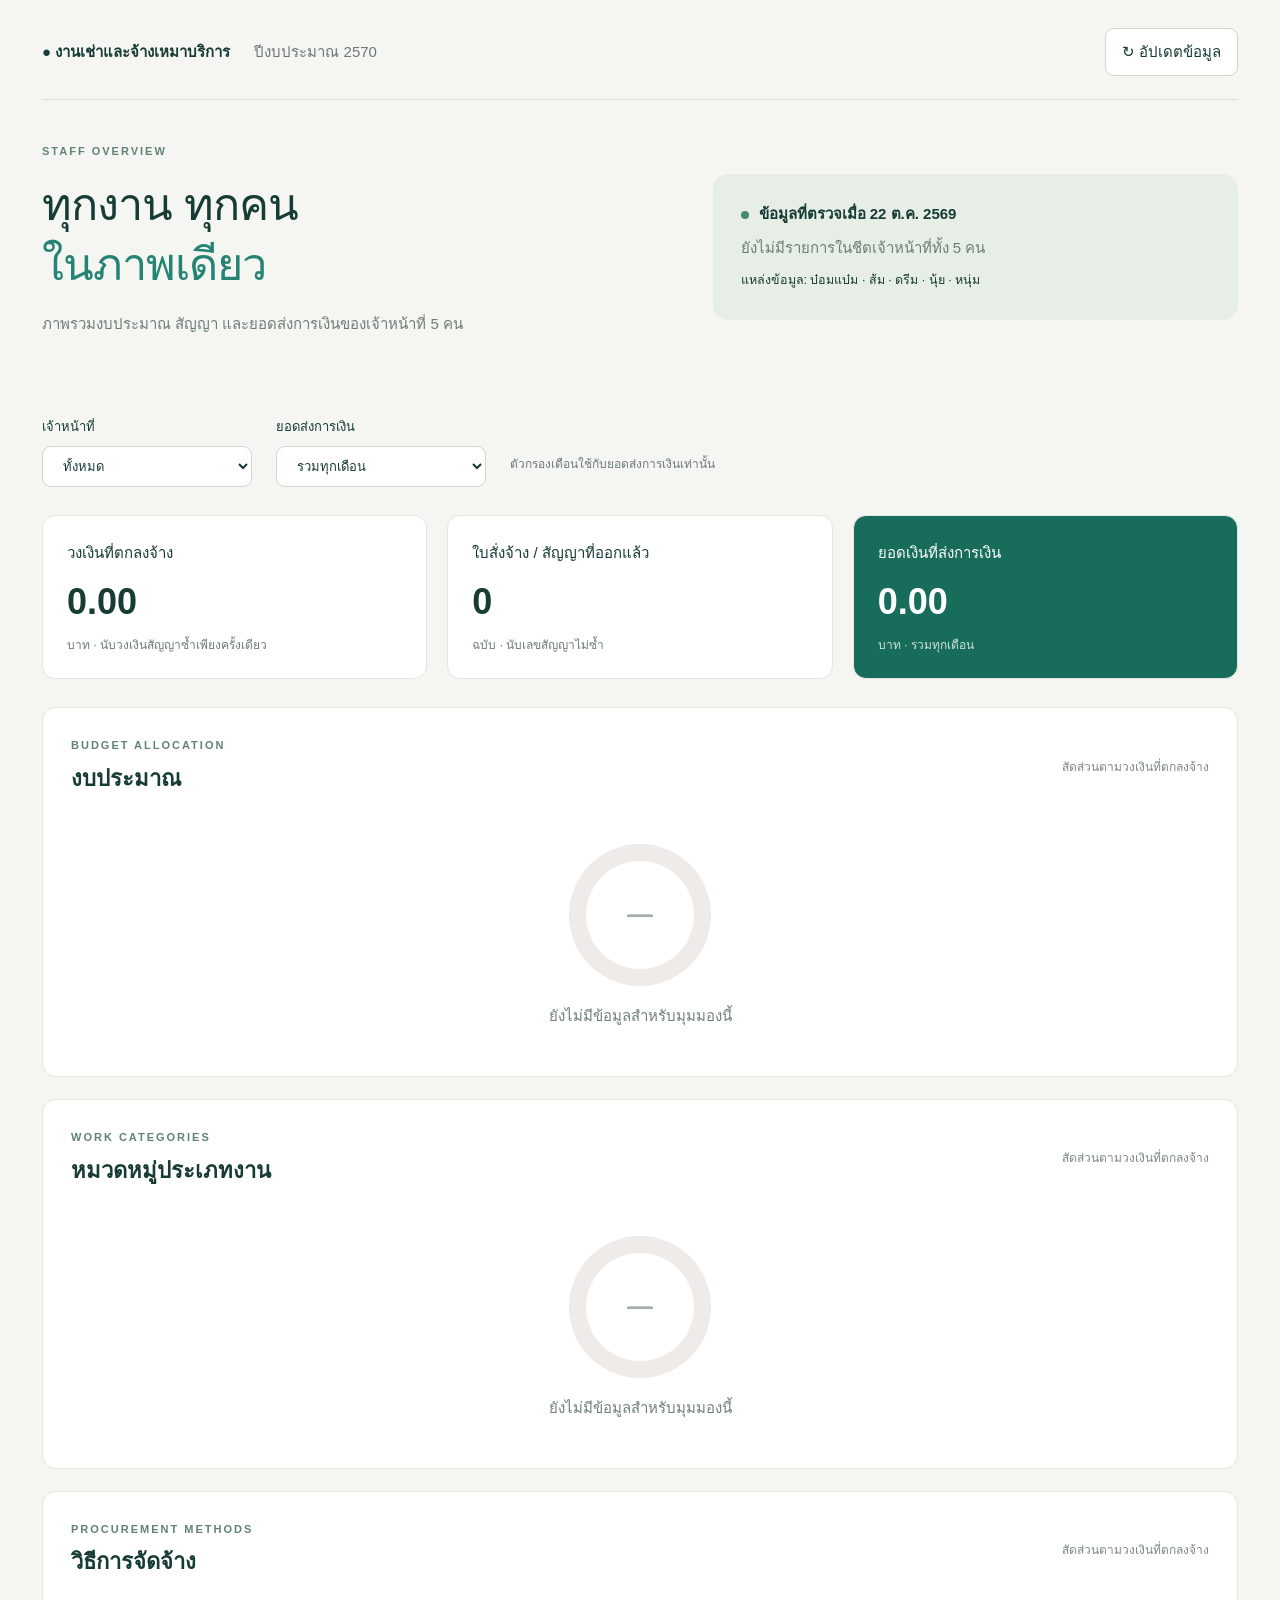
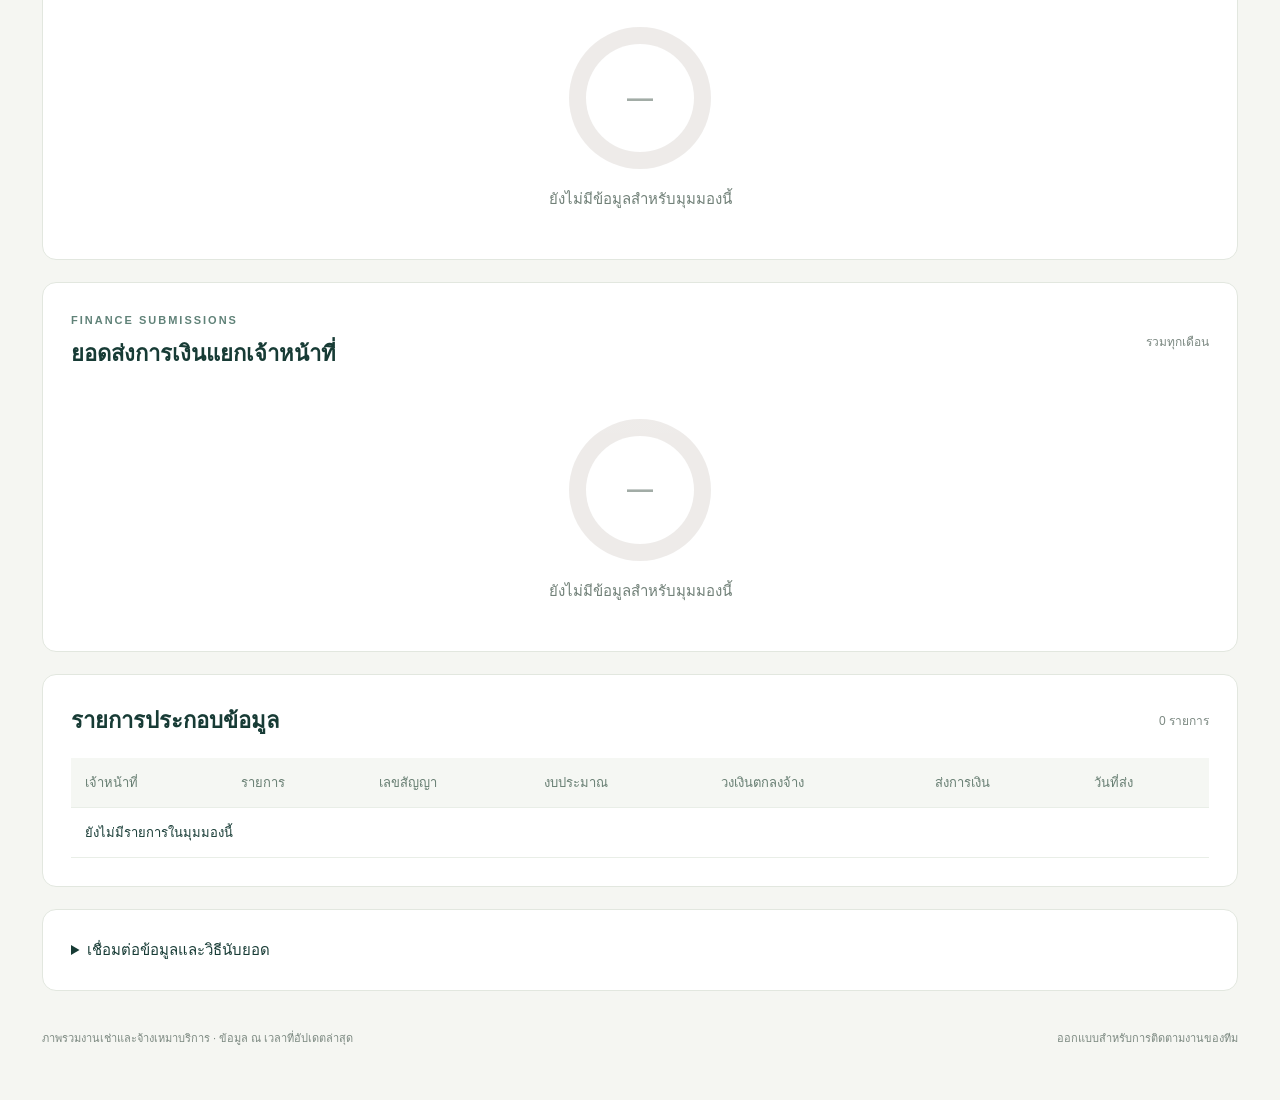
==== Dashboard.html @ 3e7074be "Add Thai staff dashboard with donut charts, staff and monthly filters" ====
<!doctype html><html lang="th"><head><meta charset="utf-8"><meta name="viewport" content="width=device-width,initial-scale=1"><title>ภาพรวมงานเช่าและจ้างเหมาบริการ | ปีงบประมาณ 2570</title><style>*{box-sizing:border-box}body{margin:0;background:#f5f6f2;color:#173b35;font-family:Tahoma,'Segoe UI',sans-serif;font-size:15px}main{max-width:1320px;margin:auto;padding:28px 42px}header{display:flex;justify-content:space-between;align-items:center;border-bottom:1px solid #d9e1da;padding-bottom:23px}.brand{font-weight:bold}.brand span{font-weight:normal;margin-left:20px;color:#6b7973}button,select,input{font:inherit;border:1px solid #cbd8d1;border-radius:9px;padding:11px 16px;background:white;color:#173b35}button{cursor:pointer}button:hover{background:#e9f2ec}button:focus-visible,select:focus-visible,input:focus-visible,summary:focus-visible{outline:3px solid #d39e43;outline-offset:3px}.intro{display:grid;grid-template-columns:1.2fr 1fr;align-items:center;gap:40px;padding:42px 0}.eyebrow{font-size:11px;letter-spacing:2px;font-weight:bold;color:#608278;margin:0 0 14px}h1{font-size:45px;line-height:1.35;margin:0;font-weight:normal;letter-spacing:-1px}h1 em{font-style:normal;color:#258374}p{line-height:1.7}.intro p:not(.eyebrow){color:#6d7e75}.source{background:#e7eee6;border-radius:15px;padding:28px}.source p{margin:9px 0}.dot{display:inline-block;width:8px;height:8px;border-radius:50%;background:#438b72;margin-right:10px}.source small{line-height:1.8}.filters{display:flex;gap:24px;align-items:end;padding:22px 0 28px}.filters label{display:grid;gap:9px;font-size:13px;min-width:210px}.filters p{font-size:12px;color:#6c7a74;margin:0 0 12px}.metrics{display:grid;grid-template-columns:repeat(3,1fr);gap:20px;margin-bottom:28px}.metrics article{background:white;border:1px solid #e2e7df;padding:24px;border-radius:13px}.metrics p{margin:0 0 16px}.metrics h2{font-size:36px;margin:0 0 12px;overflow-wrap:anywhere}.metrics span{font-size:12px;color:#6c7c74}.metrics .accent{background:#176c5c;color:white}.accent span{color:#cee3dc}.panel{background:white;border:1px solid #e2e7df;border-radius:14px;padding:28px;margin-bottom:22px}.sectionhead{display:flex;align-items:center;justify-content:space-between;gap:20px}.sectionhead h2{font-size:22px;margin:0}.sectionhead .eyebrow{margin-bottom:6px}.sectionhead>span{font-size:12px;color:#7b8881}.rings{display:grid;grid-template-columns:repeat(auto-fit,minmax(180px,1fr));gap:26px;padding-top:28px}.ringitem{text-align:center;min-width:0}.ring{height:142px;width:142px;border-radius:50%;display:grid;place-items:center;margin:0 auto 16px;background:conic-gradient(var(--color) var(--angle),#e5e1de 0)}.hole{width:108px;height:108px;border-radius:50%;background:white;display:flex;flex-direction:column;align-items:center;justify-content:center;gap:8px}.hole b{font-size:26px}.hole small{font-size:10px;color:#748079}.ringitem h3{font-size:13px;font-weight:normal;line-height:1.6;margin:0 auto 5px;max-width:260px;overflow-wrap:anywhere}.ringitem p{font-size:12px;color:#6e8075;margin:0}.empty{text-align:center;color:#718078;padding:20px;grid-column:1/-1}.empty .ring{opacity:.65;margin-bottom:18px}.tablewrap{overflow:auto;margin-top:20px}table{border-collapse:collapse;width:100%;font-size:13px;text-align:left}th{font-weight:normal;color:#677e72;background:#f5f7f3;white-space:nowrap}td,th{padding:14px;border-bottom:1px solid #e9eee7}td:nth-child(5),td:nth-child(6){text-align:right;white-space:nowrap}td{max-width:300px;overflow-wrap:anywhere}#warnings:not(:empty){padding:15px 22px;background:#fff4d9;border:1px solid #e2c57c;border-radius:10px;margin-bottom:24px;color:#795516;line-height:1.8}summary{cursor:pointer}details p{font-size:13px;color:#65796e}details input{max-width:100%}footer{font-size:11px;color:#7c8981;padding:16px 0 25px;display:flex;justify-content:space-between;gap:20px}@media(max-width:760px){main{padding:20px}.intro{grid-template-columns:1fr;gap:20px;padding:30px 0}h1{font-size:36px}.metrics{grid-template-columns:1fr}.filters{flex-wrap:wrap;gap:15px}.filters label{flex:1;min-width:140px}.filters p{width:100%}.brand span{display:block;margin:6px 0}.sectionhead{align-items:start;flex-direction:column;gap:10px}.panel{padding:22px 16px}.rings{grid-template-columns:repeat(2,minmax(0,1fr));gap:24px 12px}.ring{width:128px;height:128px}.hole{width:98px;height:98px}footer{display:block}footer span{display:block;margin-top:10px}}
</style></head>
<body><main>
<header><div class="brand">● งานเช่าและจ้างเหมาบริการ <span>ปีงบประมาณ 2570</span></div><button id="refresh">↻ อัปเดตข้อมูล</button></header>
<section class="intro"><div><p class="eyebrow">STAFF OVERVIEW</p><h1>ทุกงาน ทุกคน<br><em>ในภาพเดียว</em></h1><p>ภาพรวมงบประมาณ สัญญา และยอดส่งการเงินของเจ้าหน้าที่ 5 คน</p></div><div class="source"><span class="dot"></span><strong id="sourceLabel">ข้อมูลที่ตรวจเมื่อ 22 ต.ค. 2569</strong><p id="status">ยังไม่มีรายการในชีตเจ้าหน้าที่ทั้ง 5 คน</p><small>แหล่งข้อมูล: บ๋อมแบ๋ม · ส้ม · ดรีม · นุ้ย · หนุ่ม</small></div></section>
<section class="filters"><label>เจ้าหน้าที่<select id="staff"><option>ทั้งหมด</option><option>บ๋อมแบ๋ม</option><option>ส้ม</option><option>ดรีม</option><option>นุ้ย</option><option>หนุ่ม</option></select></label><label>ยอดส่งการเงิน<select id="month"><option value="ทั้งหมด">รวมทุกเดือน</option></select></label><p>ตัวกรองเดือนใช้กับยอดส่งการเงินเท่านั้น</p></section>
<section class="metrics"><article><p>วงเงินที่ตกลงจ้าง</p><h2 id="agreed">0.00</h2><span>บาท · นับวงเงินสัญญาซ้ำเพียงครั้งเดียว</span></article><article><p>ใบสั่งจ้าง / สัญญาที่ออกแล้ว</p><h2 id="count">0</h2><span>ฉบับ · นับเลขสัญญาไม่ซ้ำ</span></article><article class="accent"><p>ยอดเงินที่ส่งการเงิน</p><h2 id="paid">0.00</h2><span id="period">บาท · รวมทุกเดือน</span></article></section>
<div id="warnings" role="status"></div>
<section class="panel"><div class="sectionhead"><div><p class="eyebrow">BUDGET ALLOCATION</p><h2>งบประมาณ</h2></div><span>สัดส่วนตามวงเงินที่ตกลงจ้าง</span></div><div id="budget" class="rings"></div></section>
<section class="panel"><div class="sectionhead"><div><p class="eyebrow">WORK CATEGORIES</p><h2>หมวดหมู่ประเภทงาน</h2></div><span>สัดส่วนตามวงเงินที่ตกลงจ้าง</span></div><div id="category" class="rings"></div></section>
<section class="panel"><div class="sectionhead"><div><p class="eyebrow">PROCUREMENT METHODS</p><h2>วิธีการจัดจ้าง</h2></div><span>สัดส่วนตามวงเงินที่ตกลงจ้าง</span></div><div id="method" class="rings"></div></section>
<section class="panel"><div class="sectionhead"><div><p class="eyebrow">FINANCE SUBMISSIONS</p><h2>ยอดส่งการเงินแยกเจ้าหน้าที่</h2></div><span id="payPeriod">รวมทุกเดือน</span></div><div id="payBy" class="rings"></div></section>
<section class="panel"><div class="sectionhead"><h2>รายการประกอบข้อมูล</h2><span id="rowCount"></span></div><div class="tablewrap"><table><thead><tr><th>เจ้าหน้าที่</th><th>รายการ</th><th>เลขสัญญา</th><th>งบประมาณ</th><th>วงเงินตกลงจ้าง</th><th>ส่งการเงิน</th><th>วันที่ส่ง</th></tr></thead><tbody id="rows"></tbody></table></div></section>
<details class="panel"><summary>เชื่อมต่อข้อมูลและวิธีนับยอด</summary><p>ข้อมูลจาก 5 ชีตเจ้าหน้าที่เท่านั้น ไม่อ่านชีตทะเบียนรับงาน เลขสัญญาที่ซ้ำกันจะนับเป็นฉบับเดียวและใช้วงเงินจากแถวแรก หากวงเงินต่างกันจะแจ้งให้ตรวจสอบ ยอดส่งการเงินรวมทุกรายการ/งวดที่บันทึกในคอลัมน์ P</p><p>ยอดที่ไม่มีวันที่ส่งการเงินที่ถูกต้องจะรวมในยอดทั้งหมด และแสดงแยกใน “ไม่ระบุเดือน” ไม่เดาเดือนจากวันที่สัญญา</p><p>สำหรับหน้าเว็บ GitHub: กรอก Google OAuth Client ID ที่ตั้งค่าสำหรับโดเมนนี้ แล้วเข้าสู่ระบบด้วยบัญชีที่มีสิทธิ์อ่านไฟล์ต้นฉบับ หรือเปิด Dashboard ผ่าน Google Apps Script ตามคู่มือ</p><label>Google OAuth Client ID <input id="clientId" placeholder="…apps.googleusercontent.com" autocomplete="off"></label><button id="connect">เข้าสู่ระบบ Google เพื่ออ่านข้อมูล</button><p><label class="file">นำเข้าข้อมูล JSON <input type="file" id="import" accept="application/json,.json"></label><button id="export">บันทึกข้อมูล JSON</button></p><p>หน้าเว็บไม่เก็บรหัสผ่านหรือ access token ถาวร ข้อมูลที่นำเข้าประมวลผลในเบราว์เซอร์</p></details>
<footer>ภาพรวมงานเช่าและจ้างเหมาบริการ · ข้อมูล ณ เวลาที่อัปเดตล่าสุด <span>ออกแบบสำหรับการติดตามงานของทีม</span></footer>
</main><script>const STAFF = ['บ๋อมแบ๋ม','ส้ม','ดรีม','นุ้ย','หนุ่ม'];
function dateKey(value) {
  if (typeof value === 'number') {
    if (value < 36526 || value > 73415) return null;
    return new Date(Date.UTC(1899,11,30)+Math.floor(value)*86400000).toISOString().slice(0,10);
  }
  if (typeof value !== 'string' || !value.trim()) return null;
  let y,m,d,match=value.match(/^(\d{4})-(\d{2})-(\d{2})$/);
  if(match) [,y,m,d]=match.map(Number);
  else {match=value.match(/^(\d{1,2})\/(\d{1,2})\/(\d{4})$/);if(!match)return null;[,d,m,y]=match.map(Number);if(y>2400)y-=543;}
  const dt=new Date(Date.UTC(y,m-1,d));
  return y>=2000&&y<=2100&&dt.getUTCMonth()===m-1&&dt.getUTCDate()===d?dt.toISOString().slice(0,10):null;
}
function normalize(sheets) {
  const records=[];const warnings=[];
  for(const name of STAFF){
    if(!Array.isArray(sheets[name]))throw Error('ไม่พบข้อมูลชีต '+name);
    sheets[name].forEach((r,i)=>{
      if(!Array.isArray(r))throw Error('ข้อมูลแถวไม่ถูกต้อง');
      const str=j=>String(r[j]??'').trim();
      if(![1,2,3,4,5,6,7,8,9,13,14,15].some(j=>str(j)))return;
      const amount=j=>{if(!str(j))return 0;const n=typeof r[j]==='number'?r[j]:Number(str(j).replace(/,/g,''));if(!Number.isFinite(n)||n<0){warnings.push(`${name} แถว ${i+5}: จำนวนเงินไม่ถูกต้อง`);return 0;}return n;};
      const paid=amount(15),date=dateKey(r[16]);
      if(paid&&!date)warnings.push(`${name} แถว ${i+5}: มียอดส่งการเงิน แต่ไม่มีวันที่ที่ใช้แยกเดือนได้`);
      records.push({staff:name,row:i+5,project:str(1),title:str(3),budget:str(4)||'ไม่ระบุ',category:str(5)||'ไม่ระบุ',method:str(6)||'ไม่ระบุ',agreed:amount(7),contract:str(9),paid,date});
    });
  }
  return {records,warnings};
}
function summarize(records,staff='ทั้งหมด',month='ทั้งหมด') {
  const rows=records.filter(r=>staff==='ทั้งหมด'||r.staff===staff);
  const unique=new Map(),conflicts=[];
  for(const r of rows){const k=r.contract?r.contract.replace(/\s+/g,'').toLowerCase():`${r.staff}:${r.row}`;if(!unique.has(k))unique.set(k,r);else if(unique.get(k).agreed!==r.agreed)conflicts.push(r.contract);}
  const contracts=[...unique.values()];
  const paymentRows=rows.filter(r=>month==='ทั้งหมด'||(month==='ไม่ระบุเดือน'?!r.date:r.date?.slice(0,7)===month));
  const group=(key)=>Object.entries(contracts.reduce((a,r)=>(a[r[key]]=(a[r[key]]||0)+r.agreed,a),{})).sort((a,b)=>b[1]-a[1]);
  const payBy=STAFF.map(s=>[s,paymentRows.filter(r=>r.staff===s).reduce((a,r)=>a+r.paid,0)]);
  return {rows,contracts,conflicts,agreed:contracts.reduce((a,r)=>a+r.agreed,0),count:contracts.filter(r=>r.contract).length,paid:paymentRows.reduce((a,r)=>a+r.paid,0),unknown:rows.filter(r=>!r.date).reduce((a,r)=>a+r.paid,0),budget:group('budget'),category:group('category'),method:group('method'),payBy};
}
if(typeof module!=='undefined')module.exports={STAFF,dateKey,normalize,summarize};
</script><script>const ID='1_mZfQJLd0nvw9twm3vDVl954JvdMwBXyULrqGypUbok';
const $=id=>document.getElementById(id),fmt=n=>n.toLocaleString('th-TH',{minimumFractionDigits:2,maximumFractionDigits:2});
const colors=['#197c69','#45c6a5','#034d60','#90c94b','#d4a557','#8b9a8f'];
let source={updatedAt:'2026-10-22T00:00:00+07:00',sheets:Object.fromEntries(STAFF.map(s=>[s,[]]))},data=normalize(source.sheets),token=null;
function monthLabel(m){return m==='ทั้งหมด'?'รวมทุกเดือน':m==='ไม่ระบุเดือน'?m:new Date(m+'-01T00:00:00Z').toLocaleDateString('th-TH',{month:'long',year:'numeric',timeZone:'UTC'});}
function element(tag,text,cls){const el=document.createElement(tag);if(text!==undefined)el.textContent=text;if(cls)el.className=cls;return el;}
function rings(id,groups,total){const root=$(id);root.replaceChildren();const active=groups.filter(x=>x[1]>0);if(!active.length){const empty=element('div',undefined,'empty'),circle=element('div',undefined,'ring');circle.style.setProperty('--angle','0deg');circle.style.setProperty('--color','#197c69');const hole=element('div',undefined,'hole');hole.append(element('b','—'));circle.append(hole);empty.append(circle,element('span','ยังไม่มีข้อมูลสำหรับมุมมองนี้'));root.append(empty);return;}
 active.forEach(([name,value],i)=>{const p=total?value/total*100:0,item=element('article',undefined,'ringitem'),ring=element('div',undefined,'ring');ring.style.setProperty('--color',colors[i%colors.length]);ring.style.setProperty('--angle',p*3.6+'deg');ring.setAttribute('role','img');ring.setAttribute('aria-label',`${name} ${p.toFixed(1)}% ${fmt(value)} บาท`);const hole=element('div',undefined,'hole');hole.append(element('small','สัดส่วนวงเงิน'),element('b',p.toFixed(1)+'%'));ring.append(hole);item.append(ring,element('h3',name),element('p',fmt(value)+' บาท'));root.append(item);});}
function render(){const s=summarize(data.records,$('staff').value,$('month').value);$('agreed').textContent=fmt(s.agreed);$('count').textContent=s.count.toLocaleString('th-TH');$('paid').textContent=fmt(s.paid);$('period').textContent='บาท · '+monthLabel($('month').value);$('payPeriod').textContent=monthLabel($('month').value);for(const k of ['budget','category','method'])rings(k,s[k],s.agreed);rings('payBy',s.payBy,s.paid);
 const warnings=[...data.warnings];if(s.conflicts.length)warnings.push('เลขสัญญาซ้ำแต่ยอดต่างกัน โปรดตรวจสอบ: '+[...new Set(s.conflicts)].join(', '));if(s.unknown)warnings.push('ยอดที่ยังแยกเดือนไม่ได้ '+fmt(s.unknown)+' บาท');$('warnings').textContent=warnings.join(' • ');
 const visible=s.rows.filter(r=>$('month').value==='ทั้งหมด'||($('month').value==='ไม่ระบุเดือน'?!r.date:r.date?.slice(0,7)===$('month').value));$('rowCount').textContent=visible.length+' รายการ';$('rows').replaceChildren();for(const r of visible){const tr=element('tr');for(const v of [r.staff,r.title||'—',r.contract||'ยังไม่ออก',r.budget,fmt(r.agreed),fmt(r.paid),r.date?new Date(r.date+'T00:00:00Z').toLocaleDateString('th-TH',{timeZone:'UTC'}):'—'])tr.append(element('td',v));$('rows').append(tr);}if(!visible.length){const td=element('td','ยังไม่มีรายการในมุมมองนี้');td.colSpan=7;const tr=element('tr');tr.append(td);$('rows').append(tr);}}
function accept(next,label){const parsed=normalize(next.sheets);source=next;data=parsed;const old=$('month').value;const months=[...new Set(data.records.filter(r=>r.date).map(r=>r.date.slice(0,7)))].sort().reverse();$('month').replaceChildren(...['ทั้งหมด',...months,'ไม่ระบุเดือน'].map(m=>{const o=element('option',monthLabel(m));o.value=m;return o;}));if([...$('month').options].some(o=>o.value===old))$('month').value=old;$('sourceLabel').textContent=label;$('status').textContent='อัปเดต '+new Date(next.updatedAt).toLocaleString('th-TH')+' · '+data.records.length+' รายการ';render();}
async function readGoogle(){if(!token)throw Error('กรุณาเชื่อมต่อ Google ในส่วนเชื่อมต่อข้อมูลก่อน');const ranges=STAFF.map(s=>`'${s}'!A5:Q`);const fields='sheets(properties(title),data(startRow,rowData(values(userEnteredValue,effectiveValue))))';const url='https://sheets.googleapis.com/v4/spreadsheets/'+ID+'?includeGridData=true&fields='+encodeURIComponent(fields)+'&'+ranges.map(r=>'ranges='+encodeURIComponent(r)).join('&');const res=await fetch(url,{headers:{Authorization:'Bearer '+token}});if(!res.ok)throw Error(res.status===401?'การเข้าสู่ระบบหมดอายุ กรุณาเชื่อมต่อใหม่':'อ่านข้อมูลไม่ได้ ตรวจสิทธิ์เข้าถึงไฟล์และการเปิด Google Sheets API');const json=await res.json();const sheets={};for(const s of json.sheets||[])sheets[s.properties.title]=(s.data?.[0]?.rowData||[]).map(r=>(r.values||[]).map((c,j)=>{if(j===16&&c.userEnteredValue?.formulaValue?.includes('TODAY()'))return '';const v=c.effectiveValue||{};if(v.errorValue)return '#ERROR';return v.numberValue??v.stringValue??'';}));accept({updatedAt:new Date().toISOString(),sheets},'ข้อมูลสดจาก Google Sheets');}
async function refresh(){const b=$('refresh');b.disabled=true;try{if(window.google?.script?.run){await new Promise((resolve,reject)=>google.script.run.withSuccessHandler(v=>{accept(v,'ข้อมูลสดจาก Google Sheets');resolve();}).withFailureHandler(reject).getDashboardData());}else await readGoogle();}catch(e){$('status').textContent=e.message||String(e);}finally{b.disabled=false;}}
$('staff').onchange=render;$('month').onchange=render;$('refresh').onclick=refresh;
$('connect').onclick=async()=>{try{const client_id=$('clientId').value.trim();if(!client_id.endsWith('.apps.googleusercontent.com'))throw Error('กรุณากรอก OAuth Client ID ของเว็บนี้');if(!window.google?.accounts?.oauth2){await new Promise((resolve,reject)=>{const s=document.createElement('script');s.src='https://accounts.google.com/gsi/client';s.onload=resolve;s.onerror=()=>reject(Error('โหลดบริการเข้าสู่ระบบไม่ได้'));document.head.append(s);});}google.accounts.oauth2.initTokenClient({client_id,scope:'https://www.googleapis.com/auth/spreadsheets.readonly',callback:async r=>{if(r.error){$('status').textContent='เข้าสู่ระบบไม่สำเร็จ';return;}token=r.access_token;await refresh();}}).requestAccessToken();}catch(e){$('status').textContent=e.message;}};
$('import').onchange=async e=>{try{const file=e.target.files[0];if(!file)return;if(file.size>10*1024*1024)throw Error('ไฟล์ใหญ่เกิน 10 MB');const next=JSON.parse(await file.text());if(!next.updatedAt||Number.isNaN(Date.parse(next.updatedAt)))throw Error('ไม่มีวันที่อัปเดตที่ถูกต้อง');accept(next,'ข้อมูลจากไฟล์ที่นำเข้า');}catch(e){$('status').textContent='นำเข้าไม่สำเร็จ: '+e.message;}};
$('export').onclick=()=>{const u=URL.createObjectURL(new Blob([JSON.stringify(source,null,2)],{type:'application/json'}));const a=element('a');a.href=u;a.download='staff-dashboard-data.json';a.click();setTimeout(()=>URL.revokeObjectURL(u),1000);};
render();if(window.google?.script?.run)refresh();
</script></body></html>
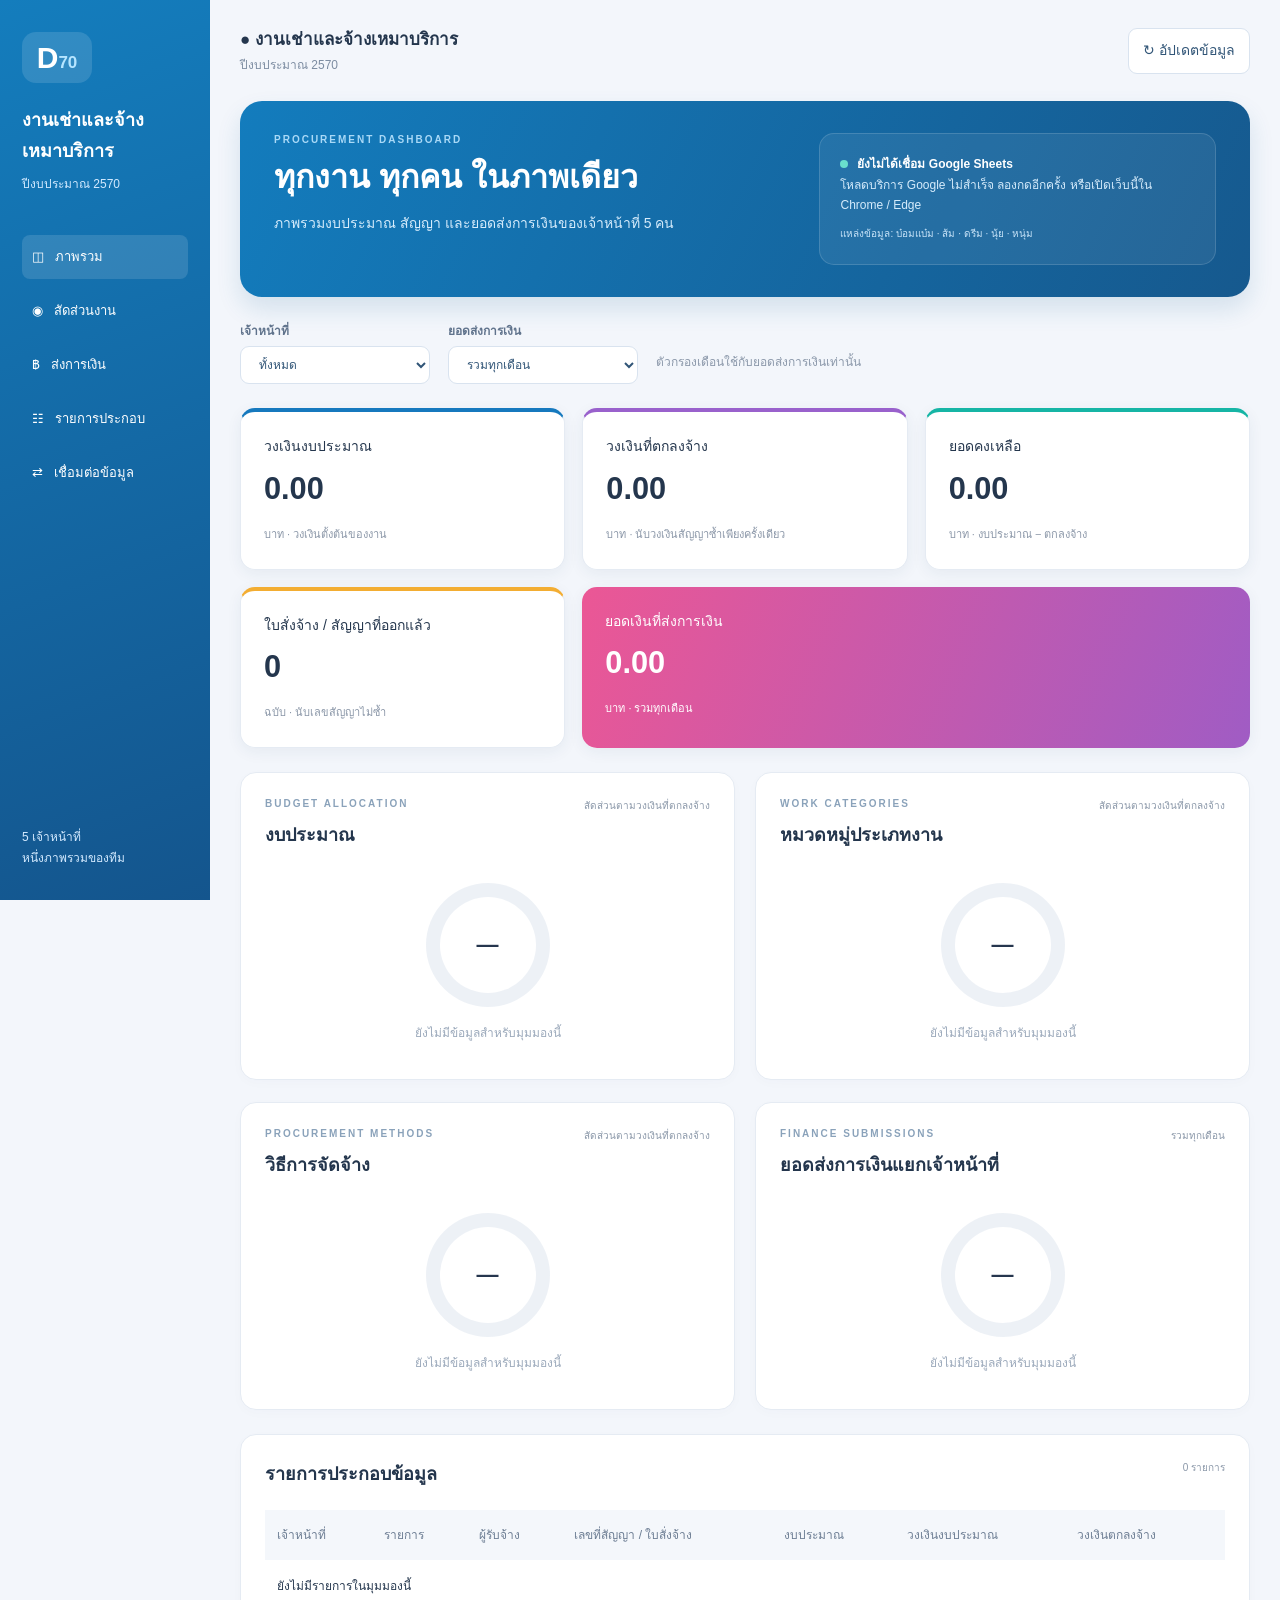
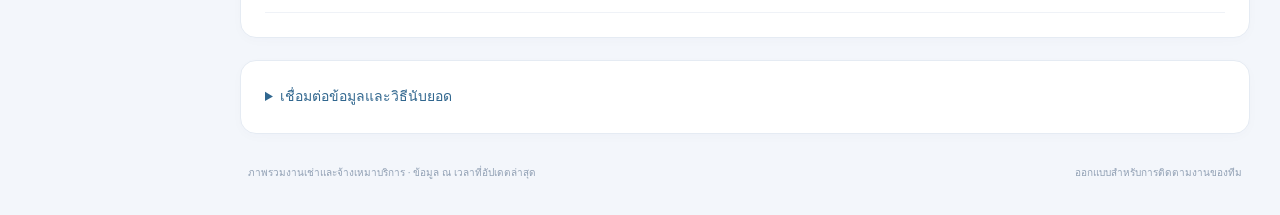
==== commit fc3d814a: "Redesign staff dashboard with blue layout and header-based budget, vendor and contract mapping" ====
--- a/Dashboard.html
+++ b/Dashboard.html
@@ -1,17 +1,17 @@
-<!doctype html><html lang="th"><head><meta charset="utf-8"><meta name="viewport" content="width=device-width,initial-scale=1"><title>ภาพรวมงานเช่าและจ้างเหมาบริการ | ปีงบประมาณ 2570</title><style>*{box-sizing:border-box}body{margin:0;background:#f5f6f2;color:#173b35;font-family:Tahoma,'Segoe UI',sans-serif;font-size:15px}main{max-width:1320px;margin:auto;padding:28px 42px}header{display:flex;justify-content:space-between;align-items:center;border-bottom:1px solid #d9e1da;padding-bottom:23px}.brand{font-weight:bold}.brand span{font-weight:normal;margin-left:20px;color:#6b7973}button,select,input{font:inherit;border:1px solid #cbd8d1;border-radius:9px;padding:11px 16px;background:white;color:#173b35}button{cursor:pointer}button:hover{background:#e9f2ec}button:focus-visible,select:focus-visible,input:focus-visible,summary:focus-visible{outline:3px solid #d39e43;outline-offset:3px}.intro{display:grid;grid-template-columns:1.2fr 1fr;align-items:center;gap:40px;padding:42px 0}.eyebrow{font-size:11px;letter-spacing:2px;font-weight:bold;color:#608278;margin:0 0 14px}h1{font-size:45px;line-height:1.35;margin:0;font-weight:normal;letter-spacing:-1px}h1 em{font-style:normal;color:#258374}p{line-height:1.7}.intro p:not(.eyebrow){color:#6d7e75}.source{background:#e7eee6;border-radius:15px;padding:28px}.source p{margin:9px 0}.dot{display:inline-block;width:8px;height:8px;border-radius:50%;background:#438b72;margin-right:10px}.source small{line-height:1.8}.filters{display:flex;gap:24px;align-items:end;padding:22px 0 28px}.filters label{display:grid;gap:9px;font-size:13px;min-width:210px}.filters p{font-size:12px;color:#6c7a74;margin:0 0 12px}.metrics{display:grid;grid-template-columns:repeat(3,1fr);gap:20px;margin-bottom:28px}.metrics article{background:white;border:1px solid #e2e7df;padding:24px;border-radius:13px}.metrics p{margin:0 0 16px}.metrics h2{font-size:36px;margin:0 0 12px;overflow-wrap:anywhere}.metrics span{font-size:12px;color:#6c7c74}.metrics .accent{background:#176c5c;color:white}.accent span{color:#cee3dc}.panel{background:white;border:1px solid #e2e7df;border-radius:14px;padding:28px;margin-bottom:22px}.sectionhead{display:flex;align-items:center;justify-content:space-between;gap:20px}.sectionhead h2{font-size:22px;margin:0}.sectionhead .eyebrow{margin-bottom:6px}.sectionhead>span{font-size:12px;color:#7b8881}.rings{display:grid;grid-template-columns:repeat(auto-fit,minmax(180px,1fr));gap:26px;padding-top:28px}.ringitem{text-align:center;min-width:0}.ring{height:142px;width:142px;border-radius:50%;display:grid;place-items:center;margin:0 auto 16px;background:conic-gradient(var(--color) var(--angle),#e5e1de 0)}.hole{width:108px;height:108px;border-radius:50%;background:white;display:flex;flex-direction:column;align-items:center;justify-content:center;gap:8px}.hole b{font-size:26px}.hole small{font-size:10px;color:#748079}.ringitem h3{font-size:13px;font-weight:normal;line-height:1.6;margin:0 auto 5px;max-width:260px;overflow-wrap:anywhere}.ringitem p{font-size:12px;color:#6e8075;margin:0}.empty{text-align:center;color:#718078;padding:20px;grid-column:1/-1}.empty .ring{opacity:.65;margin-bottom:18px}.tablewrap{overflow:auto;margin-top:20px}table{border-collapse:collapse;width:100%;font-size:13px;text-align:left}th{font-weight:normal;color:#677e72;background:#f5f7f3;white-space:nowrap}td,th{padding:14px;border-bottom:1px solid #e9eee7}td:nth-child(5),td:nth-child(6){text-align:right;white-space:nowrap}td{max-width:300px;overflow-wrap:anywhere}#warnings:not(:empty){padding:15px 22px;background:#fff4d9;border:1px solid #e2c57c;border-radius:10px;margin-bottom:24px;color:#795516;line-height:1.8}summary{cursor:pointer}details p{font-size:13px;color:#65796e}details input{max-width:100%}footer{font-size:11px;color:#7c8981;padding:16px 0 25px;display:flex;justify-content:space-between;gap:20px}@media(max-width:760px){main{padding:20px}.intro{grid-template-columns:1fr;gap:20px;padding:30px 0}h1{font-size:36px}.metrics{grid-template-columns:1fr}.filters{flex-wrap:wrap;gap:15px}.filters label{flex:1;min-width:140px}.filters p{width:100%}.brand span{display:block;margin:6px 0}.sectionhead{align-items:start;flex-direction:column;gap:10px}.panel{padding:22px 16px}.rings{grid-template-columns:repeat(2,minmax(0,1fr));gap:24px 12px}.ring{width:128px;height:128px}.hole{width:98px;height:98px}footer{display:block}footer span{display:block;margin-top:10px}}
+<!doctype html><html lang="th"><head><meta charset="utf-8"><meta name="viewport" content="width=device-width,initial-scale=1"><title>ภาพรวมงานเช่าและจ้างเหมาบริการ | ปีงบประมาณ 2570</title><style>*{box-sizing:border-box}html{scroll-behavior:smooth}body{margin:0;background:#f3f6fb;color:#24364d;font:14px/1.7 Tahoma,Arial,sans-serif}button,input,select{font:inherit;border:1px solid #d9e3ef;border-radius:9px;padding:10px 14px;background:white;color:#315577}button{cursor:pointer}button:hover{background:#e9f4ff}button:disabled{opacity:.5}a{color:inherit}h1,h2,h3,p{margin-top:0}.sidebar{position:fixed;inset:0 auto 0 0;width:210px;padding:32px 22px;background:linear-gradient(160deg,#147dbd,#14558d);color:white;display:flex;flex-direction:column}.logo{font-size:30px;font-weight:bold;background:#ffffff20;border-radius:14px;width:70px;text-align:center;margin-bottom:22px}.logo span{font-size:17px;color:#b6e5ff}.sidebar h2{font-size:18px;margin-bottom:8px}.sidebar p,.sidebar small{color:#d3eaff;font-size:12px}.sidebar nav{display:grid;gap:10px;margin-top:28px}.sidebar a{text-decoration:none;padding:11px 10px;border-radius:8px;font-size:13px}.sidebar a:hover,.sidebar a:first-child{background:#ffffff20}.sidebar small{margin-top:auto}main{margin-left:210px;padding:26px 30px;max-width:1840px}header{display:flex;justify-content:space-between;align-items:center;margin-bottom:26px;gap:16px}.brand{font-size:17px;font-weight:bold}.brand span{display:block;font-size:12px;font-weight:normal;color:#7c8ca1}.intro{display:grid;grid-template-columns:1.3fr 1fr;gap:30px;padding:32px 34px;border-radius:22px;background:linear-gradient(115deg,#137cbd,#16598e);color:white;box-shadow:0 12px 24px #17639724;margin-bottom:23px}.intro h1{font-size:clamp(25px,2.5vw,39px);line-height:1.4;margin-bottom:12px}.intro p{color:#d6ecfc;margin-bottom:8px}.eyebrow{font:10px/1.4 Arial,sans-serif;letter-spacing:2px;font-weight:bold;color:#8aa2ba;margin-bottom:9px}.intro .eyebrow{color:#a9d9f7}.source{background:#ffffff12;border:1px solid #ffffff25;border-radius:15px;padding:20px;align-self:center;font-size:12px}.source small{color:#c7e3f8}.dot{display:inline-block;width:8px;height:8px;border-radius:50%;background:#69dfcd;margin-right:9px}.filters{display:flex;align-items:end;gap:18px;margin:24px 0}.filters label{display:grid;gap:5px;font-size:12px;font-weight:bold;color:#60738c}.filters select{min-width:190px;font-weight:normal}.filters p{margin:0 0 12px;color:#8a97a9;font-size:12px}.metrics{display:grid;grid-template-columns:repeat(3,1fr);gap:17px;margin-bottom:24px}.metrics article{background:white;padding:23px;border-radius:15px;box-shadow:0 4px 15px #193c6610;border:1px solid #e5ebf3;border-top:4px solid #1679be;min-width:0}.metrics article:nth-child(2){border-top-color:#9961cc}.metrics article:nth-child(3){border-top-color:#16b5a5}.metrics article:nth-child(4){border-top-color:#f3ad32}.metrics article:last-child{background:linear-gradient(110deg,#eb5795,#a05cc4);border:0;color:white;grid-column:span 2}.metrics p{font-size:14px;margin-bottom:12px}.metrics h2{font:600 clamp(24px,2.4vw,37px)/1.2 Arial,sans-serif;margin:0 0 14px;font-variant-numeric:tabular-nums}.metrics span{font-size:11px;color:#8b97a8}.metrics article:last-child span{color:#fff}.chartgrid{display:grid;grid-template-columns:repeat(2,minmax(0,1fr));gap:20px}.panel{background:white;border:1px solid #e5ebf3;border-radius:16px;padding:24px;margin-bottom:22px;box-shadow:0 3px 12px #18365a05}.chartgrid .panel{margin:0 0 2px}.sectionhead{display:flex;justify-content:space-between;align-items:start;gap:12px;margin-bottom:20px}.sectionhead h2{margin:0;font-size:18px}.sectionhead>span{font-size:10px;color:#8b98a9;max-width:130px;text-align:right}.rings{display:flex;flex-wrap:wrap;justify-content:center;gap:22px;padding:12px 0}.ringitem{text-align:center;flex:1 1 130px;max-width:195px;min-width:0}.ring{height:124px;width:124px;margin:auto;border-radius:50%;background:conic-gradient(var(--color) var(--angle),#edf1f6 0);display:grid;place-items:center}.hole{background:white;border-radius:50%;width:96px;height:96px;display:flex;flex-direction:column;align-items:center;justify-content:center}.hole small{font-size:9px;color:#91a0b3}.hole b{font:600 22px Arial,sans-serif;color:#26364e}.ringitem h3{font-size:13px;margin:14px 0 4px;overflow-wrap:anywhere}.ringitem p{font-size:12px;color:#8190a4;margin:0}.empty{text-align:center;color:#9aa8ba;font-size:12px}.empty span{display:block;margin-top:16px}#details{margin-top:22px}.tablewrap{overflow:auto}table{border-collapse:collapse;width:100%;font-size:12px;text-align:left;min-width:1150px}th{background:#f4f7fb;color:#6c7d93;font-weight:normal;white-space:nowrap;padding:15px 12px}td{padding:16px 12px;border-bottom:1px solid #eff2f7;vertical-align:top}td:nth-child(2){min-width:220px;max-width:360px}td:nth-child(3){min-width:140px}td:nth-child(6),td:nth-child(7),td:nth-child(8){text-align:right;white-space:nowrap}tbody tr:hover{background:#f7fbff}#warnings:not(:empty){background:#fff4db;color:#97620b;border:1px solid #f6dfa9;border-radius:12px;padding:15px;margin-bottom:20px;font-size:12px}details{font-size:12px;color:#718198}summary{cursor:pointer;font-size:14px;color:#31678f}details p{margin-top:18px}details input{max-width:100%}footer{font-size:10px;color:#91a0b4;padding:8px}footer span{float:right}#authStatus{padding:12px;background:#f0f6fb;border-radius:9px}#connect{background:#126eac;color:white}#connection button{margin:5px}:focus-visible{outline:3px solid #f4ac31;outline-offset:3px}@media(min-width:1500px){.metrics{grid-template-columns:repeat(5,1fr)}.metrics article:last-child{grid-column:auto}.metrics h2{font-size:28px}}@media(max-width:1000px){.sidebar{width:175px;padding:24px 15px}main{margin-left:175px;padding:22px}.intro{grid-template-columns:1fr}.chartgrid{grid-template-columns:1fr}.metrics{grid-template-columns:repeat(2,1fr)}.metrics article:last-child{grid-column:span 2}}@media(max-width:650px){.sidebar{position:static;width:auto;padding:14px 18px;display:block}.logo,.sidebar h2,.sidebar p,.sidebar small{display:none}.sidebar nav{display:flex;overflow:auto;margin:0;gap:8px}.sidebar a{white-space:nowrap;font-size:11px;padding:7px}main{margin:0;padding:18px 12px}header{align-items:start}.brand{font-size:13px}header button{font-size:11px;padding:8px}.intro{padding:24px 20px;gap:15px}.filters{flex-wrap:wrap;gap:12px}.filters label{flex:1;min-width:140px}.filters select{min-width:0;width:100%}.filters p{width:100%;margin:0}.metrics{gap:10px}.metrics article{padding:16px 12px}.metrics h2{font-size:23px}.metrics p{font-size:11px}.metrics span{font-size:9px}.panel{padding:19px 15px}.sectionhead{flex-wrap:wrap}.sectionhead>span{text-align:left;max-width:none}.ring{width:112px;height:112px}.hole{width:86px;height:86px}footer span{float:none;display:block}}
 </style></head>
-<body><main>
+<body><aside class="sidebar"><div class="logo">D<span>70</span></div><h2>งานเช่าและจ้าง<br>เหมาบริการ</h2><p>ปีงบประมาณ 2570</p><nav><a href="#overview">◫ &nbsp; ภาพรวม</a><a href="#charts">◉ &nbsp; สัดส่วนงาน</a><a href="#finance">฿ &nbsp; ส่งการเงิน</a><a href="#details">☷ &nbsp; รายการประกอบ</a><a href="#connection">⇄ &nbsp; เชื่อมต่อข้อมูล</a></nav><small>5 เจ้าหน้าที่<br>หนึ่งภาพรวมของทีม</small></aside><main id="overview">
 <header><div class="brand">● งานเช่าและจ้างเหมาบริการ <span>ปีงบประมาณ 2570</span></div><button id="refresh">↻ อัปเดตข้อมูล</button></header>
-<section class="intro"><div><p class="eyebrow">STAFF OVERVIEW</p><h1>ทุกงาน ทุกคน<br><em>ในภาพเดียว</em></h1><p>ภาพรวมงบประมาณ สัญญา และยอดส่งการเงินของเจ้าหน้าที่ 5 คน</p></div><div class="source"><span class="dot"></span><strong id="sourceLabel">ข้อมูลที่ตรวจเมื่อ 22 ต.ค. 2569</strong><p id="status">ยังไม่มีรายการในชีตเจ้าหน้าที่ทั้ง 5 คน</p><small>แหล่งข้อมูล: บ๋อมแบ๋ม · ส้ม · ดรีม · นุ้ย · หนุ่ม</small></div></section>
+<section class="intro"><div><p class="eyebrow">PROCUREMENT DASHBOARD</p><h1>ทุกงาน ทุกคน ในภาพเดียว</h1><p>ภาพรวมงบประมาณ สัญญา และยอดส่งการเงินของเจ้าหน้าที่ 5 คน</p></div><div class="source"><span class="dot"></span><strong id="sourceLabel">รอเชื่อมต่อ Google Sheets</strong><p id="status">เชื่อมต่อเพื่อดูข้อมูลล่าสุด</p><small>แหล่งข้อมูล: บ๋อมแบ๋ม · ส้ม · ดรีม · นุ้ย · หนุ่ม</small></div></section>
 <section class="filters"><label>เจ้าหน้าที่<select id="staff"><option>ทั้งหมด</option><option>บ๋อมแบ๋ม</option><option>ส้ม</option><option>ดรีม</option><option>นุ้ย</option><option>หนุ่ม</option></select></label><label>ยอดส่งการเงิน<select id="month"><option value="ทั้งหมด">รวมทุกเดือน</option></select></label><p>ตัวกรองเดือนใช้กับยอดส่งการเงินเท่านั้น</p></section>
-<section class="metrics"><article><p>วงเงินที่ตกลงจ้าง</p><h2 id="agreed">0.00</h2><span>บาท · นับวงเงินสัญญาซ้ำเพียงครั้งเดียว</span></article><article><p>ใบสั่งจ้าง / สัญญาที่ออกแล้ว</p><h2 id="count">0</h2><span>ฉบับ · นับเลขสัญญาไม่ซ้ำ</span></article><article class="accent"><p>ยอดเงินที่ส่งการเงิน</p><h2 id="paid">0.00</h2><span id="period">บาท · รวมทุกเดือน</span></article></section>
+<section class="metrics"><article><p>วงเงินงบประมาณ</p><h2 id="allocated">0.00</h2><span>บาท · วงเงินตั้งต้นของงาน</span></article><article><p>วงเงินที่ตกลงจ้าง</p><h2 id="agreed">0.00</h2><span>บาท · นับวงเงินสัญญาซ้ำเพียงครั้งเดียว</span></article><article class="remaining"><p>ยอดคงเหลือ</p><h2 id="remaining">0.00</h2><span>บาท · งบประมาณ − ตกลงจ้าง</span></article><article><p>ใบสั่งจ้าง / สัญญาที่ออกแล้ว</p><h2 id="count">0</h2><span>ฉบับ · นับเลขสัญญาไม่ซ้ำ</span></article><article class="accent"><p>ยอดเงินที่ส่งการเงิน</p><h2 id="paid">0.00</h2><span id="period">บาท · รวมทุกเดือน</span></article></section>
 <div id="warnings" role="status"></div>
-<section class="panel"><div class="sectionhead"><div><p class="eyebrow">BUDGET ALLOCATION</p><h2>งบประมาณ</h2></div><span>สัดส่วนตามวงเงินที่ตกลงจ้าง</span></div><div id="budget" class="rings"></div></section>
+<div class="chartgrid" id="charts"><section class="panel"><div class="sectionhead"><div><p class="eyebrow">BUDGET ALLOCATION</p><h2>งบประมาณ</h2></div><span>สัดส่วนตามวงเงินที่ตกลงจ้าง</span></div><div id="budget" class="rings"></div></section>
 <section class="panel"><div class="sectionhead"><div><p class="eyebrow">WORK CATEGORIES</p><h2>หมวดหมู่ประเภทงาน</h2></div><span>สัดส่วนตามวงเงินที่ตกลงจ้าง</span></div><div id="category" class="rings"></div></section>
 <section class="panel"><div class="sectionhead"><div><p class="eyebrow">PROCUREMENT METHODS</p><h2>วิธีการจัดจ้าง</h2></div><span>สัดส่วนตามวงเงินที่ตกลงจ้าง</span></div><div id="method" class="rings"></div></section>
-<section class="panel"><div class="sectionhead"><div><p class="eyebrow">FINANCE SUBMISSIONS</p><h2>ยอดส่งการเงินแยกเจ้าหน้าที่</h2></div><span id="payPeriod">รวมทุกเดือน</span></div><div id="payBy" class="rings"></div></section>
-<section class="panel"><div class="sectionhead"><h2>รายการประกอบข้อมูล</h2><span id="rowCount"></span></div><div class="tablewrap"><table><thead><tr><th>เจ้าหน้าที่</th><th>รายการ</th><th>เลขสัญญา</th><th>งบประมาณ</th><th>วงเงินตกลงจ้าง</th><th>ส่งการเงิน</th><th>วันที่ส่ง</th></tr></thead><tbody id="rows"></tbody></table></div></section>
-<details class="panel"><summary>เชื่อมต่อข้อมูลและวิธีนับยอด</summary><p>ข้อมูลจาก 5 ชีตเจ้าหน้าที่เท่านั้น ไม่อ่านชีตทะเบียนรับงาน เลขสัญญาที่ซ้ำกันจะนับเป็นฉบับเดียวและใช้วงเงินจากแถวแรก หากวงเงินต่างกันจะแจ้งให้ตรวจสอบ ยอดส่งการเงินรวมทุกรายการ/งวดที่บันทึกในคอลัมน์ P</p><p>ยอดที่ไม่มีวันที่ส่งการเงินที่ถูกต้องจะรวมในยอดทั้งหมด และแสดงแยกใน “ไม่ระบุเดือน” ไม่เดาเดือนจากวันที่สัญญา</p><p>สำหรับหน้าเว็บ GitHub: กรอก Google OAuth Client ID ที่ตั้งค่าสำหรับโดเมนนี้ แล้วเข้าสู่ระบบด้วยบัญชีที่มีสิทธิ์อ่านไฟล์ต้นฉบับ หรือเปิด Dashboard ผ่าน Google Apps Script ตามคู่มือ</p><label>Google OAuth Client ID <input id="clientId" placeholder="…apps.googleusercontent.com" autocomplete="off"></label><button id="connect">เข้าสู่ระบบ Google เพื่ออ่านข้อมูล</button><p><label class="file">นำเข้าข้อมูล JSON <input type="file" id="import" accept="application/json,.json"></label><button id="export">บันทึกข้อมูล JSON</button></p><p>หน้าเว็บไม่เก็บรหัสผ่านหรือ access token ถาวร ข้อมูลที่นำเข้าประมวลผลในเบราว์เซอร์</p></details>
+<section class="panel" id="finance"><div class="sectionhead"><div><p class="eyebrow">FINANCE SUBMISSIONS</p><h2>ยอดส่งการเงินแยกเจ้าหน้าที่</h2></div><span id="payPeriod">รวมทุกเดือน</span></div><div id="payBy" class="rings"></div></section>
+</div><section class="panel" id="details"><div class="sectionhead"><h2>รายการประกอบข้อมูล</h2><span id="rowCount"></span></div><div class="tablewrap"><table><thead><tr><th>เจ้าหน้าที่</th><th>รายการ</th><th>ผู้รับจ้าง</th><th>เลขที่สัญญา / ใบสั่งจ้าง</th><th>งบประมาณ</th><th>วงเงินงบประมาณ</th><th>วงเงินตกลงจ้าง</th><th>ส่งการเงิน</th><th>วันที่ส่ง</th></tr></thead><tbody id="rows"></tbody></table></div></section>
+<details class="panel" id="connection"><summary>เชื่อมต่อข้อมูลและวิธีนับยอด</summary><p>ข้อมูลจาก 5 ชีตเจ้าหน้าที่เท่านั้น ไม่อ่านชีตทะเบียนรับงาน เลขสัญญาที่ซ้ำกันจะนับเป็นฉบับเดียวและใช้วงเงินจากแถวแรก หากวงเงินต่างกันจะแจ้งให้ตรวจสอบ ยอดส่งการเงินรวมทุกรายการ/งวดที่บันทึกตามหัวคอลัมน์ “จำนวนเงินที่ส่งการเงิน”</p><p>ยอดที่ไม่มีวันที่ส่งการเงินที่ถูกต้องจะรวมในยอดทั้งหมด และแสดงแยกใน “ไม่ระบุเดือน” ไม่เดาเดือนจากวันที่สัญญา</p><p>สำหรับหน้าเว็บ GitHub: กรอก Google OAuth Client ID ที่ตั้งค่าสำหรับโดเมนนี้ แล้วเข้าสู่ระบบด้วยบัญชีที่มีสิทธิ์อ่านไฟล์ต้นฉบับ หรือเปิด Dashboard ผ่าน Google Apps Script ตามคู่มือ</p><label>Google OAuth Client ID <input id="clientId" placeholder="…apps.googleusercontent.com" autocomplete="off"></label><button id="connect">เข้าสู่ระบบ Google เพื่ออ่านข้อมูล</button><p><label class="file">นำเข้าข้อมูล JSON <input type="file" id="import" accept="application/json,.json"></label><button id="export">บันทึกข้อมูล JSON</button></p><p>หน้าเว็บจำสิทธิ์ชั่วคราวในแท็บนี้จนหมดอายุ รีเฟรชแล้วเชื่อมต่อให้อัตโนมัติ เมื่อสิทธิ์หมดอายุให้เข้าสู่ระบบใหม่</p></details>
 <footer>ภาพรวมงานเช่าและจ้างเหมาบริการ · ข้อมูล ณ เวลาที่อัปเดตล่าสุด <span>ออกแบบสำหรับการติดตามงานของทีม</span></footer>
 </main><script>const STAFF = ['บ๋อมแบ๋ม','ส้ม','ดรีม','นุ้ย','หนุ่ม'];
 function dateKey(value) {
@@ -26,18 +26,24 @@
   const dt=new Date(Date.UTC(y,m-1,d));
   return y>=2000&&y<=2100&&dt.getUTCMonth()===m-1&&dt.getUTCDate()===d?dt.toISOString().slice(0,10):null;
 }
-function normalize(sheets) {
+function normalize(sheets,headers) {
   const records=[];const warnings=[];
   for(const name of STAFF){
     if(!Array.isArray(sheets[name]))throw Error('ไม่พบข้อมูลชีต '+name);
+    const labels=['เลขที่โครงการ','รายการ','งบประมาณ','หมวดหมู่ประเภทงาน','วิธีการจัดจ้าง','วงเงินที่ตกลงจ้าง','ผู้รับจ้าง','เลขที่สัญญา/ใบสั่งจ้าง','จำนวนเงินที่ส่งการเงิน','วันที่ส่งการเงิน','วงเงินงบประมาณ'];
+    const positions=[1,3,4,5,6,7,8,9,15,16,17];
+    const clean=v=>String(v??'').replace(/\s/g,'');
+    const mapping=headers?labels.map(label=>(headers[name]||[]).findIndex(h=>clean(h)===clean(label))):null;
+    if(mapping?.some(i=>i<0))throw Error('หัวคอลัมน์ไม่ครบในชีต '+name+' กรุณาตรวจสอบก่อนแสดงยอด');
     sheets[name].forEach((r,i)=>{
       if(!Array.isArray(r))throw Error('ข้อมูลแถวไม่ถูกต้อง');
+      if(mapping){const original=r;r=Array(18).fill('');mapping.forEach((col,k)=>r[positions[k]]=original[col]??'');}
       const str=j=>String(r[j]??'').trim();
       if(![1,2,3,4,5,6,7,8,9,13,14,15].some(j=>str(j)))return;
       const amount=j=>{if(!str(j))return 0;const n=typeof r[j]==='number'?r[j]:Number(str(j).replace(/,/g,''));if(!Number.isFinite(n)||n<0){warnings.push(`${name} แถว ${i+5}: จำนวนเงินไม่ถูกต้อง`);return 0;}return n;};
       const paid=amount(15),date=dateKey(r[16]);
       if(paid&&!date)warnings.push(`${name} แถว ${i+5}: มียอดส่งการเงิน แต่ไม่มีวันที่ที่ใช้แยกเดือนได้`);
-      records.push({staff:name,row:i+5,project:str(1),title:str(3),budget:str(4)||'ไม่ระบุ',category:str(5)||'ไม่ระบุ',method:str(6)||'ไม่ระบุ',agreed:amount(7),contract:str(9),paid,date});
+      records.push({staff:name,row:i+5,project:str(1),title:str(3),budget:str(4)||'ไม่ระบุ',category:str(5)||'ไม่ระบุ',method:str(6)||'ไม่ระบุ',allocated:amount(17),vendor:str(8),agreed:amount(7),contract:str(9),paid,date});
     });
   }
   return {records,warnings};
@@ -45,31 +51,88 @@
 function summarize(records,staff='ทั้งหมด',month='ทั้งหมด') {
   const rows=records.filter(r=>staff==='ทั้งหมด'||r.staff===staff);
   const unique=new Map(),conflicts=[];
-  for(const r of rows){const k=r.contract?r.contract.replace(/\s+/g,'').toLowerCase():`${r.staff}:${r.row}`;if(!unique.has(k))unique.set(k,r);else if(unique.get(k).agreed!==r.agreed)conflicts.push(r.contract);}
+  for(const r of rows){const k=r.contract?r.contract.replace(/\s+/g,'').toLowerCase():`${r.staff}:${r.row}`;if(!unique.has(k))unique.set(k,r);else if((unique.get(k).agreed!==r.agreed||unique.get(k).allocated!==r.allocated))conflicts.push(r.contract);}
   const contracts=[...unique.values()];
   const paymentRows=rows.filter(r=>month==='ทั้งหมด'||(month==='ไม่ระบุเดือน'?!r.date:r.date?.slice(0,7)===month));
   const group=(key)=>Object.entries(contracts.reduce((a,r)=>(a[r[key]]=(a[r[key]]||0)+r.agreed,a),{})).sort((a,b)=>b[1]-a[1]);
   const payBy=STAFF.map(s=>[s,paymentRows.filter(r=>r.staff===s).reduce((a,r)=>a+r.paid,0)]);
-  return {rows,contracts,conflicts,agreed:contracts.reduce((a,r)=>a+r.agreed,0),count:contracts.filter(r=>r.contract).length,paid:paymentRows.reduce((a,r)=>a+r.paid,0),unknown:rows.filter(r=>!r.date).reduce((a,r)=>a+r.paid,0),budget:group('budget'),category:group('category'),method:group('method'),payBy};
+  return {rows,contracts,conflicts,allocated:contracts.reduce((a,r)=>a+(r.allocated||0),0),agreed:contracts.reduce((a,r)=>a+r.agreed,0),count:contracts.filter(r=>r.contract).length,paid:paymentRows.reduce((a,r)=>a+r.paid,0),unknown:rows.filter(r=>!r.date).reduce((a,r)=>a+r.paid,0),budget:group('budget'),category:group('category'),method:group('method'),payBy};
 }
 if(typeof module!=='undefined')module.exports={STAFF,dateKey,normalize,summarize};
 </script><script>const ID='1_mZfQJLd0nvw9twm3vDVl954JvdMwBXyULrqGypUbok';
+const GOOGLE_CLIENT_ID='712316085580-jj3ri3sk7vn7ag8sl4np4p1aob74q619.apps.googleusercontent.com';
 const $=id=>document.getElementById(id),fmt=n=>n.toLocaleString('th-TH',{minimumFractionDigits:2,maximumFractionDigits:2});
-const colors=['#197c69','#45c6a5','#034d60','#90c94b','#d4a557','#8b9a8f'];
+const colors=['#1673bb','#a16bd4','#ec5799','#20b8bd','#ffb343','#5b87e5'];
 let source={updatedAt:'2026-10-22T00:00:00+07:00',sheets:Object.fromEntries(STAFF.map(s=>[s,[]]))},data=normalize(source.sheets),token=null;
+const SESSION_KEY='staff-dashboard-google-session-v1';
+function clearSession(){token=null;try{sessionStorage.removeItem(SESSION_KEY);}catch{}}
+function rememberSession(response){
+  token=response.access_token;
+  const seconds=Number(response.expires_in);
+  if(!Number.isFinite(seconds)||seconds<=60)return;
+  try{sessionStorage.setItem(SESSION_KEY,JSON.stringify({token,expiresAt:Date.now()+(seconds-60)*1000,client:GOOGLE_CLIENT_ID}));}catch{}
+}
+function restoreSession(){
+  try{const saved=JSON.parse(sessionStorage.getItem(SESSION_KEY));
+    if(saved&&saved.client===GOOGLE_CLIENT_ID&&typeof saved.token==='string'&&saved.token&&Number.isFinite(saved.expiresAt)&&saved.expiresAt>Date.now()){token=saved.token;return true;}
+  }catch{}
+  clearSession();return false;
+}
 function monthLabel(m){return m==='ทั้งหมด'?'รวมทุกเดือน':m==='ไม่ระบุเดือน'?m:new Date(m+'-01T00:00:00Z').toLocaleDateString('th-TH',{month:'long',year:'numeric',timeZone:'UTC'});}
 function element(tag,text,cls){const el=document.createElement(tag);if(text!==undefined)el.textContent=text;if(cls)el.className=cls;return el;}
 function rings(id,groups,total){const root=$(id);root.replaceChildren();const active=groups.filter(x=>x[1]>0);if(!active.length){const empty=element('div',undefined,'empty'),circle=element('div',undefined,'ring');circle.style.setProperty('--angle','0deg');circle.style.setProperty('--color','#197c69');const hole=element('div',undefined,'hole');hole.append(element('b','—'));circle.append(hole);empty.append(circle,element('span','ยังไม่มีข้อมูลสำหรับมุมมองนี้'));root.append(empty);return;}
  active.forEach(([name,value],i)=>{const p=total?value/total*100:0,item=element('article',undefined,'ringitem'),ring=element('div',undefined,'ring');ring.style.setProperty('--color',colors[i%colors.length]);ring.style.setProperty('--angle',p*3.6+'deg');ring.setAttribute('role','img');ring.setAttribute('aria-label',`${name} ${p.toFixed(1)}% ${fmt(value)} บาท`);const hole=element('div',undefined,'hole');hole.append(element('small','สัดส่วนวงเงิน'),element('b',p.toFixed(1)+'%'));ring.append(hole);item.append(ring,element('h3',name),element('p',fmt(value)+' บาท'));root.append(item);});}
-function render(){const s=summarize(data.records,$('staff').value,$('month').value);$('agreed').textContent=fmt(s.agreed);$('count').textContent=s.count.toLocaleString('th-TH');$('paid').textContent=fmt(s.paid);$('period').textContent='บาท · '+monthLabel($('month').value);$('payPeriod').textContent=monthLabel($('month').value);for(const k of ['budget','category','method'])rings(k,s[k],s.agreed);rings('payBy',s.payBy,s.paid);
+function render(){const s=summarize(data.records,$('staff').value,$('month').value);$('allocated').textContent=fmt(s.allocated);$('remaining').textContent=fmt(s.allocated-s.agreed);$('agreed').textContent=fmt(s.agreed);$('count').textContent=s.count.toLocaleString('th-TH');$('paid').textContent=fmt(s.paid);$('period').textContent='บาท · '+monthLabel($('month').value);$('payPeriod').textContent=monthLabel($('month').value);for(const k of ['budget','category','method'])rings(k,s[k],s.agreed);rings('payBy',s.payBy,s.paid);
  const warnings=[...data.warnings];if(s.conflicts.length)warnings.push('เลขสัญญาซ้ำแต่ยอดต่างกัน โปรดตรวจสอบ: '+[...new Set(s.conflicts)].join(', '));if(s.unknown)warnings.push('ยอดที่ยังแยกเดือนไม่ได้ '+fmt(s.unknown)+' บาท');$('warnings').textContent=warnings.join(' • ');
- const visible=s.rows.filter(r=>$('month').value==='ทั้งหมด'||($('month').value==='ไม่ระบุเดือน'?!r.date:r.date?.slice(0,7)===$('month').value));$('rowCount').textContent=visible.length+' รายการ';$('rows').replaceChildren();for(const r of visible){const tr=element('tr');for(const v of [r.staff,r.title||'—',r.contract||'ยังไม่ออก',r.budget,fmt(r.agreed),fmt(r.paid),r.date?new Date(r.date+'T00:00:00Z').toLocaleDateString('th-TH',{timeZone:'UTC'}):'—'])tr.append(element('td',v));$('rows').append(tr);}if(!visible.length){const td=element('td','ยังไม่มีรายการในมุมมองนี้');td.colSpan=7;const tr=element('tr');tr.append(td);$('rows').append(tr);}}
-function accept(next,label){const parsed=normalize(next.sheets);source=next;data=parsed;const old=$('month').value;const months=[...new Set(data.records.filter(r=>r.date).map(r=>r.date.slice(0,7)))].sort().reverse();$('month').replaceChildren(...['ทั้งหมด',...months,'ไม่ระบุเดือน'].map(m=>{const o=element('option',monthLabel(m));o.value=m;return o;}));if([...$('month').options].some(o=>o.value===old))$('month').value=old;$('sourceLabel').textContent=label;$('status').textContent='อัปเดต '+new Date(next.updatedAt).toLocaleString('th-TH')+' · '+data.records.length+' รายการ';render();}
-async function readGoogle(){if(!token)throw Error('กรุณาเชื่อมต่อ Google ในส่วนเชื่อมต่อข้อมูลก่อน');const ranges=STAFF.map(s=>`'${s}'!A5:Q`);const fields='sheets(properties(title),data(startRow,rowData(values(userEnteredValue,effectiveValue))))';const url='https://sheets.googleapis.com/v4/spreadsheets/'+ID+'?includeGridData=true&fields='+encodeURIComponent(fields)+'&'+ranges.map(r=>'ranges='+encodeURIComponent(r)).join('&');const res=await fetch(url,{headers:{Authorization:'Bearer '+token}});if(!res.ok)throw Error(res.status===401?'การเข้าสู่ระบบหมดอายุ กรุณาเชื่อมต่อใหม่':'อ่านข้อมูลไม่ได้ ตรวจสิทธิ์เข้าถึงไฟล์และการเปิด Google Sheets API');const json=await res.json();const sheets={};for(const s of json.sheets||[])sheets[s.properties.title]=(s.data?.[0]?.rowData||[]).map(r=>(r.values||[]).map((c,j)=>{if(j===16&&c.userEnteredValue?.formulaValue?.includes('TODAY()'))return '';const v=c.effectiveValue||{};if(v.errorValue)return '#ERROR';return v.numberValue??v.stringValue??'';}));accept({updatedAt:new Date().toISOString(),sheets},'ข้อมูลสดจาก Google Sheets');}
+ const visible=s.rows.filter(r=>$('month').value==='ทั้งหมด'||($('month').value==='ไม่ระบุเดือน'?!r.date:r.date?.slice(0,7)===$('month').value));$('rowCount').textContent=visible.length+' รายการ';$('rows').replaceChildren();for(const r of visible){const tr=element('tr');for(const v of [r.staff,r.title||'—',r.vendor||'—',r.contract||'ยังไม่ออก',r.budget,fmt(r.allocated),fmt(r.agreed),fmt(r.paid),r.date?new Date(r.date+'T00:00:00Z').toLocaleDateString('th-TH',{timeZone:'UTC'}):'—'])tr.append(element('td',v));$('rows').append(tr);}if(!visible.length){const td=element('td','ยังไม่มีรายการในมุมมองนี้');td.colSpan=9;const tr=element('tr');tr.append(td);$('rows').append(tr);}}
+function accept(next,label){const parsed=normalize(next.sheets,next.headers);source=next;data=parsed;const old=$('month').value;const months=[...new Set(data.records.filter(r=>r.date).map(r=>r.date.slice(0,7)))].sort().reverse();$('month').replaceChildren(...['ทั้งหมด',...months,'ไม่ระบุเดือน'].map(m=>{const o=element('option',monthLabel(m));o.value=m;return o;}));if([...$('month').options].some(o=>o.value===old))$('month').value=old;$('sourceLabel').textContent=label;$('status').textContent='อัปเดต '+new Date(next.updatedAt).toLocaleString('th-TH')+' · '+data.records.length+' รายการ';render();}
+async function readGoogle(){if(!token)throw Error('กรุณาเชื่อมต่อ Google ในส่วนเชื่อมต่อข้อมูลก่อน');const ranges=STAFF.map(s=>`'${s}'!A4:AC`);const fields='sheets(properties(title),data(startRow,rowData(values(userEnteredValue,effectiveValue,formattedValue))))';const url='https://sheets.googleapis.com/v4/spreadsheets/'+ID+'?includeGridData=true&fields='+encodeURIComponent(fields)+'&'+ranges.map(r=>'ranges='+encodeURIComponent(r)).join('&');const res=await fetch(url,{headers:{Authorization:'Bearer '+token}});if(res.status===401)clearSession();if(!res.ok)throw Error(res.status===401?'การเข้าสู่ระบบหมดอายุ กรุณาเชื่อมต่อใหม่':'อ่านข้อมูลไม่ได้ ตรวจสิทธิ์เข้าถึงไฟล์และการเปิด Google Sheets API');const json=await res.json();const sheets={},headers={};for(const s of json.sheets||[]){const rows=s.data?.[0]?.rowData||[];headers[s.properties.title]=(rows[0]?.values||[]).map(c=>c.formattedValue||'');sheets[s.properties.title]=rows.slice(1).map(r=>(r.values||[]).map((c,j)=>{if(c.userEnteredValue?.formulaValue?.includes('TODAY()'))return '';const v=c.effectiveValue||{};if(v.errorValue)return '#ERROR';return headers[s.properties.title][j]?.includes('เลขที่สัญญา')?(c.formattedValue||v.stringValue||String(v.numberValue??'')):v.numberValue??v.stringValue??'';}));}accept({updatedAt:new Date().toISOString(),sheets,headers},'ข้อมูลสดจาก Google Sheets');}
 async function refresh(){const b=$('refresh');b.disabled=true;try{if(window.google?.script?.run){await new Promise((resolve,reject)=>google.script.run.withSuccessHandler(v=>{accept(v,'ข้อมูลสดจาก Google Sheets');resolve();}).withFailureHandler(reject).getDashboardData());}else await readGoogle();}catch(e){$('status').textContent=e.message||String(e);}finally{b.disabled=false;}}
 $('staff').onchange=render;$('month').onchange=render;$('refresh').onclick=refresh;
-$('connect').onclick=async()=>{try{const client_id=$('clientId').value.trim();if(!client_id.endsWith('.apps.googleusercontent.com'))throw Error('กรุณากรอก OAuth Client ID ของเว็บนี้');if(!window.google?.accounts?.oauth2){await new Promise((resolve,reject)=>{const s=document.createElement('script');s.src='https://accounts.google.com/gsi/client';s.onload=resolve;s.onerror=()=>reject(Error('โหลดบริการเข้าสู่ระบบไม่ได้'));document.head.append(s);});}google.accounts.oauth2.initTokenClient({client_id,scope:'https://www.googleapis.com/auth/spreadsheets.readonly',callback:async r=>{if(r.error){$('status').textContent='เข้าสู่ระบบไม่สำเร็จ';return;}token=r.access_token;await refresh();}}).requestAccessToken();}catch(e){$('status').textContent=e.message;}};
+// Load Google before the click so the popup retains the user's browser gesture.
+const authStatus=element('p','กำลังโหลดบริการเข้าสู่ระบบ Google…');
+authStatus.id='authStatus';authStatus.setAttribute('role','status');authStatus.setAttribute('aria-live','polite');
+$('connect').after(authStatus);
+function authMessage(message){authStatus.textContent=message;$('status').textContent=message;}
+let authLoading=false;
+function loadGoogleIdentity(){
+  if(window.google?.accounts?.oauth2){authMessage('พร้อมเชื่อมต่อ กดปุ่มเข้าสู่ระบบ Google');return;}
+  if(authLoading)return;
+  authLoading=true;$('connect').disabled=true;
+  const script=document.createElement('script');script.src='https://accounts.google.com/gsi/client';script.async=true;
+  const timer=setTimeout(()=>finish(false),15000);
+  let finished=false;
+  function finish(ok){if(finished)return;finished=true;clearTimeout(timer);authLoading=false;$('connect').disabled=false;
+    if(ok&&window.google?.accounts?.oauth2)authMessage('พร้อมเชื่อมต่อ กดปุ่มเข้าสู่ระบบ Google');
+    else {script.remove();authMessage('โหลดบริการ Google ไม่สำเร็จ ลองกดอีกครั้ง หรือเปิดเว็บนี้ใน Chrome / Edge');}
+  }
+  script.onload=()=>finish(true);script.onerror=()=>finish(false);document.head.append(script);
+}
+$('connect').onclick=()=>{
+  if(!window.google?.accounts?.oauth2){loadGoogleIdentity();return;}
+  try{
+    const client_id=$('clientId').value.trim();
+    if(!client_id.endsWith('.apps.googleusercontent.com'))throw Error('Client ID ไม่ถูกต้อง');
+    authMessage('กำลังเปิดหน้าต่าง Google หากไม่ปรากฏ ให้ตรวจการบล็อกป๊อปอัปข้างแถบที่อยู่เว็บ');
+    google.accounts.oauth2.initTokenClient({client_id,scope:'https://www.googleapis.com/auth/spreadsheets.readonly',
+      error_callback:e=>authMessage(e.type==='popup_failed_to_open'?'เปิดหน้าต่าง Google ไม่ได้ กรุณาอนุญาตป๊อปอัปสำหรับเว็บนี้ หรือเปิดด้วย Chrome / Edge':e.type==='popup_closed'?'ปิดหน้าต่างเข้าสู่ระบบแล้ว สามารถกดเข้าสู่ระบบใหม่ได้':'เข้าสู่ระบบไม่สำเร็จ กรุณาลองอีกครั้ง'),
+      callback:async r=>{
+        if(r.error||!r.access_token){authMessage('Google ไม่อนุญาตการเข้าสู่ระบบ: '+(r.error||'ไม่พบสิทธิ์เข้าถึง'));return;}
+        clearSession();rememberSession(r);authMessage('เข้าสู่ระบบแล้ว กำลังอ่านข้อมูลจากชีต…');
+        try{await readGoogle();authStatus.textContent='เชื่อมต่อสำเร็จ · '+data.records.length+' รายการ · '+new Date().toLocaleString('th-TH');}
+        catch(e){authMessage(e.message||'อ่านข้อมูลไม่สำเร็จ');}
+      }
+    }).requestAccessToken();
+  }catch(e){authMessage(e.message);}
+};
 $('import').onchange=async e=>{try{const file=e.target.files[0];if(!file)return;if(file.size>10*1024*1024)throw Error('ไฟล์ใหญ่เกิน 10 MB');const next=JSON.parse(await file.text());if(!next.updatedAt||Number.isNaN(Date.parse(next.updatedAt)))throw Error('ไม่มีวันที่อัปเดตที่ถูกต้อง');accept(next,'ข้อมูลจากไฟล์ที่นำเข้า');}catch(e){$('status').textContent='นำเข้าไม่สำเร็จ: '+e.message;}};
 $('export').onclick=()=>{const u=URL.createObjectURL(new Blob([JSON.stringify(source,null,2)],{type:'application/json'}));const a=element('a');a.href=u;a.download='staff-dashboard-data.json';a.click();setTimeout(()=>URL.revokeObjectURL(u),1000);};
+$('clientId').value=GOOGLE_CLIENT_ID;
 render();if(window.google?.script?.run)refresh();
+else if(restoreSession()){
+  authMessage('กำลังเชื่อมต่อด้วยการเข้าสู่ระบบเดิม…');
+  readGoogle().then(()=>{authStatus.textContent='เชื่อมต่อแล้ว · รีเฟรชในแท็บนี้ได้โดยไม่ต้องเข้าสู่ระบบซ้ำ';}).catch(e=>{authMessage(e.message);});
+}else { $('sourceLabel').textContent='ยังไม่ได้เชื่อม Google Sheets'; loadGoogleIdentity(); }
+const disconnect=element('button','ออกจากการเชื่อมต่อ');disconnect.type='button';$('connect').after(disconnect);
+disconnect.onclick=()=>{clearSession();source={updatedAt:new Date().toISOString(),sheets:Object.fromEntries(STAFF.map(s=>[s,[]]))};accept(source,'ออกจากการเชื่อมต่อแล้ว');authMessage('ล้างการเชื่อมต่อในแท็บนี้แล้ว');};
 </script></body></html>
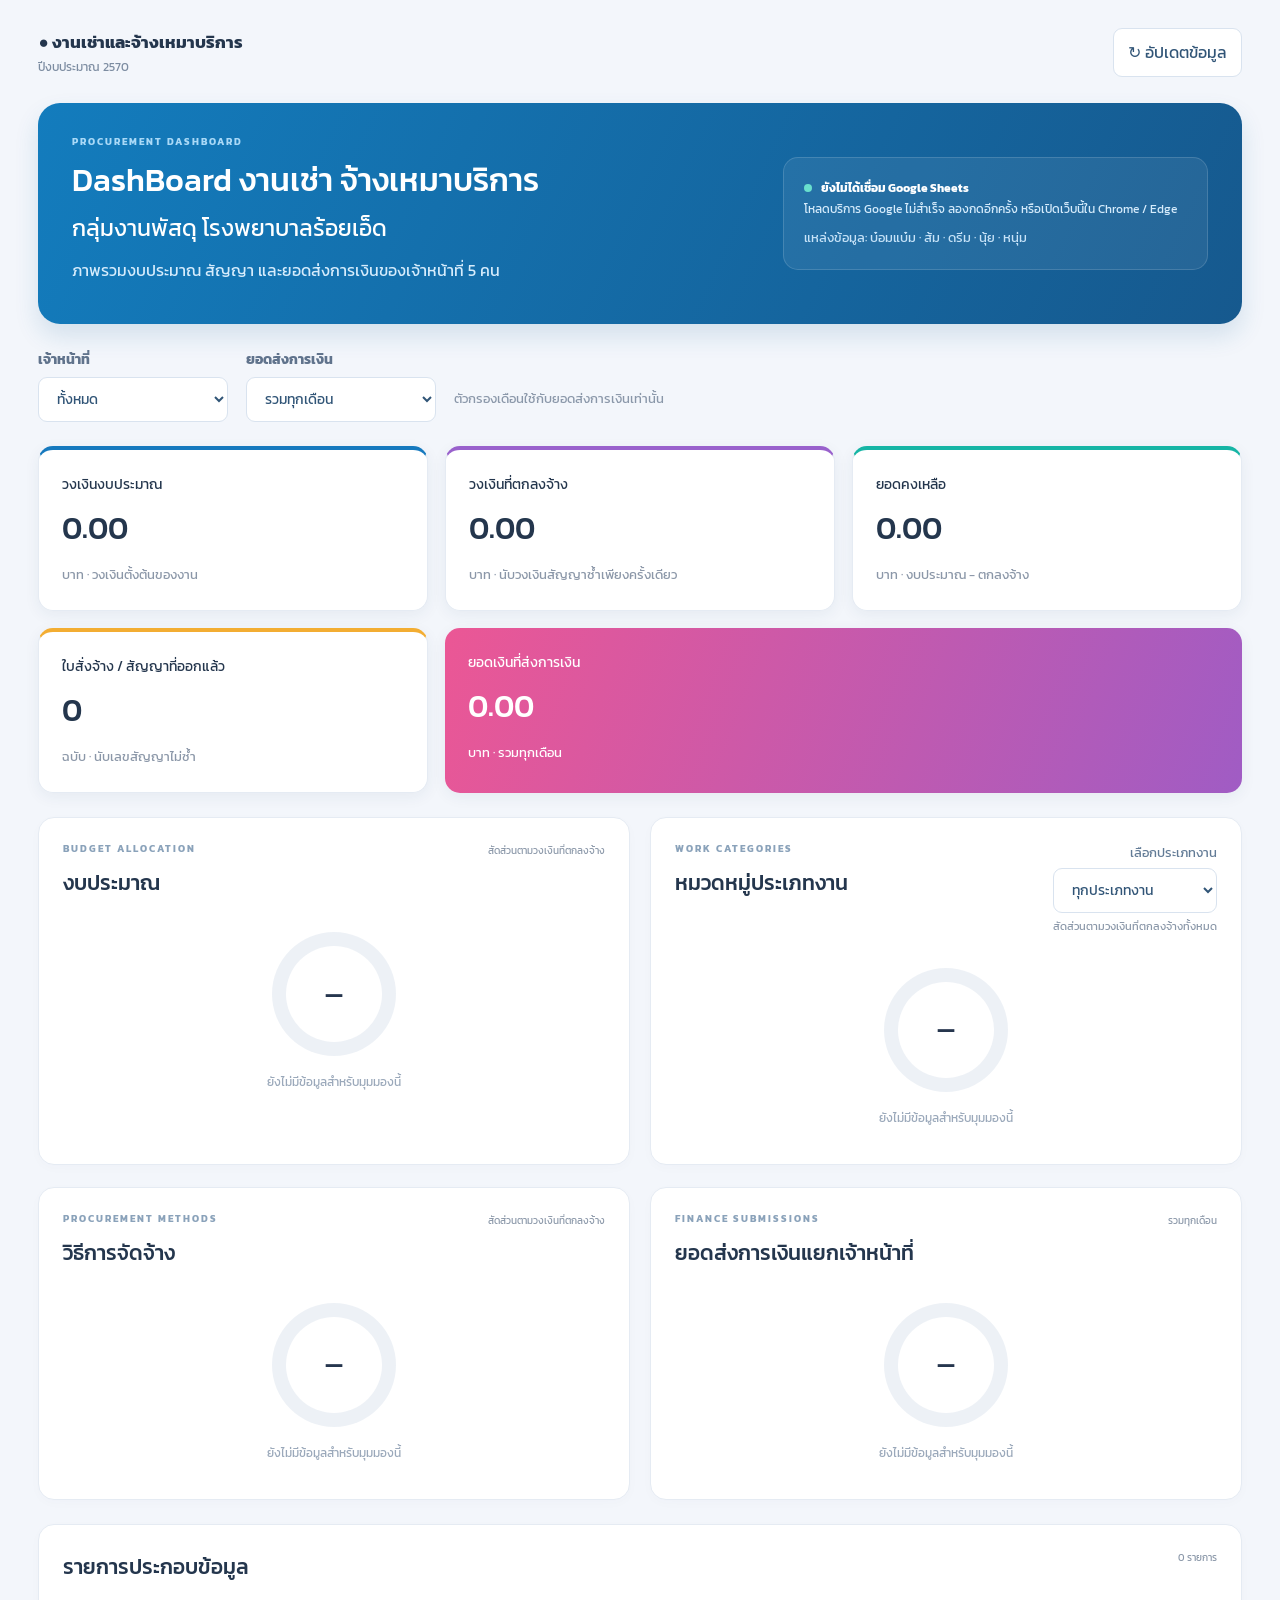
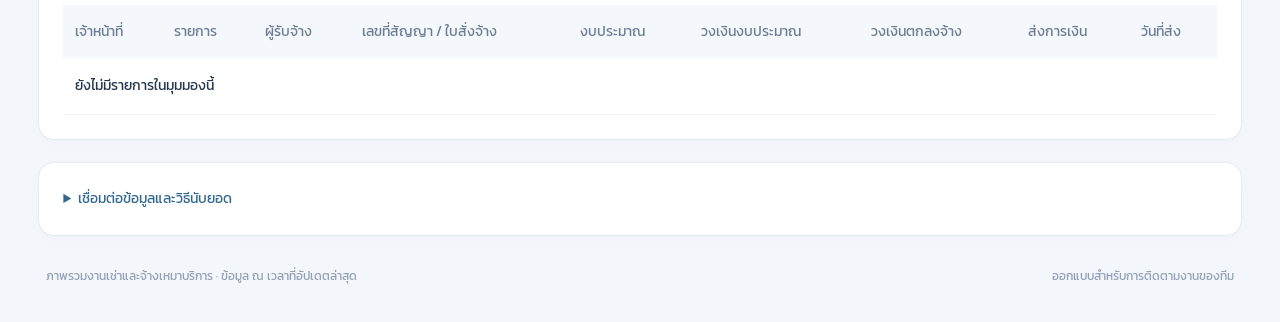
==== commit cd7d6735: "Add work category selector and responsive Kanit hospital dashboard without sidebar" ====
--- a/Dashboard.html
+++ b/Dashboard.html
@@ -1,13 +1,16 @@
-<!doctype html><html lang="th"><head><meta charset="utf-8"><meta name="viewport" content="width=device-width,initial-scale=1"><title>ภาพรวมงานเช่าและจ้างเหมาบริการ | ปีงบประมาณ 2570</title><style>*{box-sizing:border-box}html{scroll-behavior:smooth}body{margin:0;background:#f3f6fb;color:#24364d;font:14px/1.7 Tahoma,Arial,sans-serif}button,input,select{font:inherit;border:1px solid #d9e3ef;border-radius:9px;padding:10px 14px;background:white;color:#315577}button{cursor:pointer}button:hover{background:#e9f4ff}button:disabled{opacity:.5}a{color:inherit}h1,h2,h3,p{margin-top:0}.sidebar{position:fixed;inset:0 auto 0 0;width:210px;padding:32px 22px;background:linear-gradient(160deg,#147dbd,#14558d);color:white;display:flex;flex-direction:column}.logo{font-size:30px;font-weight:bold;background:#ffffff20;border-radius:14px;width:70px;text-align:center;margin-bottom:22px}.logo span{font-size:17px;color:#b6e5ff}.sidebar h2{font-size:18px;margin-bottom:8px}.sidebar p,.sidebar small{color:#d3eaff;font-size:12px}.sidebar nav{display:grid;gap:10px;margin-top:28px}.sidebar a{text-decoration:none;padding:11px 10px;border-radius:8px;font-size:13px}.sidebar a:hover,.sidebar a:first-child{background:#ffffff20}.sidebar small{margin-top:auto}main{margin-left:210px;padding:26px 30px;max-width:1840px}header{display:flex;justify-content:space-between;align-items:center;margin-bottom:26px;gap:16px}.brand{font-size:17px;font-weight:bold}.brand span{display:block;font-size:12px;font-weight:normal;color:#7c8ca1}.intro{display:grid;grid-template-columns:1.3fr 1fr;gap:30px;padding:32px 34px;border-radius:22px;background:linear-gradient(115deg,#137cbd,#16598e);color:white;box-shadow:0 12px 24px #17639724;margin-bottom:23px}.intro h1{font-size:clamp(25px,2.5vw,39px);line-height:1.4;margin-bottom:12px}.intro p{color:#d6ecfc;margin-bottom:8px}.eyebrow{font:10px/1.4 Arial,sans-serif;letter-spacing:2px;font-weight:bold;color:#8aa2ba;margin-bottom:9px}.intro .eyebrow{color:#a9d9f7}.source{background:#ffffff12;border:1px solid #ffffff25;border-radius:15px;padding:20px;align-self:center;font-size:12px}.source small{color:#c7e3f8}.dot{display:inline-block;width:8px;height:8px;border-radius:50%;background:#69dfcd;margin-right:9px}.filters{display:flex;align-items:end;gap:18px;margin:24px 0}.filters label{display:grid;gap:5px;font-size:12px;font-weight:bold;color:#60738c}.filters select{min-width:190px;font-weight:normal}.filters p{margin:0 0 12px;color:#8a97a9;font-size:12px}.metrics{display:grid;grid-template-columns:repeat(3,1fr);gap:17px;margin-bottom:24px}.metrics article{background:white;padding:23px;border-radius:15px;box-shadow:0 4px 15px #193c6610;border:1px solid #e5ebf3;border-top:4px solid #1679be;min-width:0}.metrics article:nth-child(2){border-top-color:#9961cc}.metrics article:nth-child(3){border-top-color:#16b5a5}.metrics article:nth-child(4){border-top-color:#f3ad32}.metrics article:last-child{background:linear-gradient(110deg,#eb5795,#a05cc4);border:0;color:white;grid-column:span 2}.metrics p{font-size:14px;margin-bottom:12px}.metrics h2{font:600 clamp(24px,2.4vw,37px)/1.2 Arial,sans-serif;margin:0 0 14px;font-variant-numeric:tabular-nums}.metrics span{font-size:11px;color:#8b97a8}.metrics article:last-child span{color:#fff}.chartgrid{display:grid;grid-template-columns:repeat(2,minmax(0,1fr));gap:20px}.panel{background:white;border:1px solid #e5ebf3;border-radius:16px;padding:24px;margin-bottom:22px;box-shadow:0 3px 12px #18365a05}.chartgrid .panel{margin:0 0 2px}.sectionhead{display:flex;justify-content:space-between;align-items:start;gap:12px;margin-bottom:20px}.sectionhead h2{margin:0;font-size:18px}.sectionhead>span{font-size:10px;color:#8b98a9;max-width:130px;text-align:right}.rings{display:flex;flex-wrap:wrap;justify-content:center;gap:22px;padding:12px 0}.ringitem{text-align:center;flex:1 1 130px;max-width:195px;min-width:0}.ring{height:124px;width:124px;margin:auto;border-radius:50%;background:conic-gradient(var(--color) var(--angle),#edf1f6 0);display:grid;place-items:center}.hole{background:white;border-radius:50%;width:96px;height:96px;display:flex;flex-direction:column;align-items:center;justify-content:center}.hole small{font-size:9px;color:#91a0b3}.hole b{font:600 22px Arial,sans-serif;color:#26364e}.ringitem h3{font-size:13px;margin:14px 0 4px;overflow-wrap:anywhere}.ringitem p{font-size:12px;color:#8190a4;margin:0}.empty{text-align:center;color:#9aa8ba;font-size:12px}.empty span{display:block;margin-top:16px}#details{margin-top:22px}.tablewrap{overflow:auto}table{border-collapse:collapse;width:100%;font-size:12px;text-align:left;min-width:1150px}th{background:#f4f7fb;color:#6c7d93;font-weight:normal;white-space:nowrap;padding:15px 12px}td{padding:16px 12px;border-bottom:1px solid #eff2f7;vertical-align:top}td:nth-child(2){min-width:220px;max-width:360px}td:nth-child(3){min-width:140px}td:nth-child(6),td:nth-child(7),td:nth-child(8){text-align:right;white-space:nowrap}tbody tr:hover{background:#f7fbff}#warnings:not(:empty){background:#fff4db;color:#97620b;border:1px solid #f6dfa9;border-radius:12px;padding:15px;margin-bottom:20px;font-size:12px}details{font-size:12px;color:#718198}summary{cursor:pointer;font-size:14px;color:#31678f}details p{margin-top:18px}details input{max-width:100%}footer{font-size:10px;color:#91a0b4;padding:8px}footer span{float:right}#authStatus{padding:12px;background:#f0f6fb;border-radius:9px}#connect{background:#126eac;color:white}#connection button{margin:5px}:focus-visible{outline:3px solid #f4ac31;outline-offset:3px}@media(min-width:1500px){.metrics{grid-template-columns:repeat(5,1fr)}.metrics article:last-child{grid-column:auto}.metrics h2{font-size:28px}}@media(max-width:1000px){.sidebar{width:175px;padding:24px 15px}main{margin-left:175px;padding:22px}.intro{grid-template-columns:1fr}.chartgrid{grid-template-columns:1fr}.metrics{grid-template-columns:repeat(2,1fr)}.metrics article:last-child{grid-column:span 2}}@media(max-width:650px){.sidebar{position:static;width:auto;padding:14px 18px;display:block}.logo,.sidebar h2,.sidebar p,.sidebar small{display:none}.sidebar nav{display:flex;overflow:auto;margin:0;gap:8px}.sidebar a{white-space:nowrap;font-size:11px;padding:7px}main{margin:0;padding:18px 12px}header{align-items:start}.brand{font-size:13px}header button{font-size:11px;padding:8px}.intro{padding:24px 20px;gap:15px}.filters{flex-wrap:wrap;gap:12px}.filters label{flex:1;min-width:140px}.filters select{min-width:0;width:100%}.filters p{width:100%;margin:0}.metrics{gap:10px}.metrics article{padding:16px 12px}.metrics h2{font-size:23px}.metrics p{font-size:11px}.metrics span{font-size:9px}.panel{padding:19px 15px}.sectionhead{flex-wrap:wrap}.sectionhead>span{text-align:left;max-width:none}.ring{width:112px;height:112px}.hole{width:86px;height:86px}footer span{float:none;display:block}}
+<!doctype html><html lang="th"><head><meta charset="utf-8"><meta name="viewport" content="width=device-width,initial-scale=1"><title>ภาพรวมงานเช่าและจ้างเหมาบริการ | ปีงบประมาณ 2570</title><link rel="preconnect" href="https://fonts.googleapis.com"><link rel="preconnect" href="https://fonts.gstatic.com" crossorigin><link href="https://fonts.googleapis.com/css2?family=Kanit:wght@300;400;500;600&display=swap" rel="stylesheet"><style>*{box-sizing:border-box}html{scroll-behavior:smooth}body{margin:0;background:#f3f6fb;color:#24364d;font:14px/1.7 Tahoma,Arial,sans-serif}button,input,select{font:inherit;border:1px solid #d9e3ef;border-radius:9px;padding:10px 14px;background:white;color:#315577}button{cursor:pointer}button:hover{background:#e9f4ff}button:disabled{opacity:.5}a{color:inherit}h1,h2,h3,p{margin-top:0}.sidebar{position:fixed;inset:0 auto 0 0;width:210px;padding:32px 22px;background:linear-gradient(160deg,#147dbd,#14558d);color:white;display:flex;flex-direction:column}.logo{font-size:30px;font-weight:bold;background:#ffffff20;border-radius:14px;width:70px;text-align:center;margin-bottom:22px}.logo span{font-size:17px;color:#b6e5ff}.sidebar h2{font-size:18px;margin-bottom:8px}.sidebar p,.sidebar small{color:#d3eaff;font-size:12px}.sidebar nav{display:grid;gap:10px;margin-top:28px}.sidebar a{text-decoration:none;padding:11px 10px;border-radius:8px;font-size:13px}.sidebar a:hover,.sidebar a:first-child{background:#ffffff20}.sidebar small{margin-top:auto}main{margin-left:210px;padding:26px 30px;max-width:1840px}header{display:flex;justify-content:space-between;align-items:center;margin-bottom:26px;gap:16px}.brand{font-size:17px;font-weight:bold}.brand span{display:block;font-size:12px;font-weight:normal;color:#7c8ca1}.intro{display:grid;grid-template-columns:1.3fr 1fr;gap:30px;padding:32px 34px;border-radius:22px;background:linear-gradient(115deg,#137cbd,#16598e);color:white;box-shadow:0 12px 24px #17639724;margin-bottom:23px}.intro h1{font-size:clamp(25px,2.5vw,39px);line-height:1.4;margin-bottom:12px}.intro p{color:#d6ecfc;margin-bottom:8px}.eyebrow{font:10px/1.4 Arial,sans-serif;letter-spacing:2px;font-weight:bold;color:#8aa2ba;margin-bottom:9px}.intro .eyebrow{color:#a9d9f7}.source{background:#ffffff12;border:1px solid #ffffff25;border-radius:15px;padding:20px;align-self:center;font-size:12px}.source small{color:#c7e3f8}.dot{display:inline-block;width:8px;height:8px;border-radius:50%;background:#69dfcd;margin-right:9px}.filters{display:flex;align-items:end;gap:18px;margin:24px 0}.filters label{display:grid;gap:5px;font-size:12px;font-weight:bold;color:#60738c}.filters select{min-width:190px;font-weight:normal}.filters p{margin:0 0 12px;color:#8a97a9;font-size:12px}.metrics{display:grid;grid-template-columns:repeat(3,1fr);gap:17px;margin-bottom:24px}.metrics article{background:white;padding:23px;border-radius:15px;box-shadow:0 4px 15px #193c6610;border:1px solid #e5ebf3;border-top:4px solid #1679be;min-width:0}.metrics article:nth-child(2){border-top-color:#9961cc}.metrics article:nth-child(3){border-top-color:#16b5a5}.metrics article:nth-child(4){border-top-color:#f3ad32}.metrics article:last-child{background:linear-gradient(110deg,#eb5795,#a05cc4);border:0;color:white;grid-column:span 2}.metrics p{font-size:14px;margin-bottom:12px}.metrics h2{font:600 clamp(24px,2.4vw,37px)/1.2 Arial,sans-serif;margin:0 0 14px;font-variant-numeric:tabular-nums}.metrics span{font-size:11px;color:#8b97a8}.metrics article:last-child span{color:#fff}.chartgrid{display:grid;grid-template-columns:repeat(2,minmax(0,1fr));gap:20px}.panel{background:white;border:1px solid #e5ebf3;border-radius:16px;padding:24px;margin-bottom:22px;box-shadow:0 3px 12px #18365a05}.chartgrid .panel{margin:0 0 2px}.sectionhead{display:flex;justify-content:space-between;align-items:start;gap:12px;margin-bottom:20px}.sectionhead h2{margin:0;font-size:18px}.sectionhead>span{font-size:10px;color:#8b98a9;max-width:130px;text-align:right}.rings{display:flex;flex-wrap:wrap;justify-content:center;gap:22px;padding:12px 0}.ringitem{text-align:center;flex:1 1 130px;max-width:195px;min-width:0}.ring{height:124px;width:124px;margin:auto;border-radius:50%;background:conic-gradient(var(--color) var(--angle),#edf1f6 0);display:grid;place-items:center}.hole{background:white;border-radius:50%;width:96px;height:96px;display:flex;flex-direction:column;align-items:center;justify-content:center}.hole small{font-size:9px;color:#91a0b3}.hole b{font:600 22px Arial,sans-serif;color:#26364e}.ringitem h3{font-size:13px;margin:14px 0 4px;overflow-wrap:anywhere}.ringitem p{font-size:12px;color:#8190a4;margin:0}.empty{text-align:center;color:#9aa8ba;font-size:12px}.empty span{display:block;margin-top:16px}#details{margin-top:22px}.tablewrap{overflow:auto}table{border-collapse:collapse;width:100%;font-size:12px;text-align:left;min-width:1150px}th{background:#f4f7fb;color:#6c7d93;font-weight:normal;white-space:nowrap;padding:15px 12px}td{padding:16px 12px;border-bottom:1px solid #eff2f7;vertical-align:top}td:nth-child(2){min-width:220px;max-width:360px}td:nth-child(3){min-width:140px}td:nth-child(6),td:nth-child(7),td:nth-child(8){text-align:right;white-space:nowrap}tbody tr:hover{background:#f7fbff}#warnings:not(:empty){background:#fff4db;color:#97620b;border:1px solid #f6dfa9;border-radius:12px;padding:15px;margin-bottom:20px;font-size:12px}details{font-size:12px;color:#718198}summary{cursor:pointer;font-size:14px;color:#31678f}details p{margin-top:18px}details input{max-width:100%}footer{font-size:10px;color:#91a0b4;padding:8px}footer span{float:right}#authStatus{padding:12px;background:#f0f6fb;border-radius:9px}#connect{background:#126eac;color:white}#connection button{margin:5px}:focus-visible{outline:3px solid #f4ac31;outline-offset:3px}@media(min-width:1500px){.metrics{grid-template-columns:repeat(5,1fr)}.metrics article:last-child{grid-column:auto}.metrics h2{font-size:28px}}@media(max-width:1000px){.sidebar{width:175px;padding:24px 15px}main{margin-left:175px;padding:22px}.intro{grid-template-columns:1fr}.chartgrid{grid-template-columns:1fr}.metrics{grid-template-columns:repeat(2,1fr)}.metrics article:last-child{grid-column:span 2}}@media(max-width:650px){.sidebar{position:static;width:auto;padding:14px 18px;display:block}.logo,.sidebar h2,.sidebar p,.sidebar small{display:none}.sidebar nav{display:flex;overflow:auto;margin:0;gap:8px}.sidebar a{white-space:nowrap;font-size:11px;padding:7px}main{margin:0;padding:18px 12px}header{align-items:start}.brand{font-size:13px}header button{font-size:11px;padding:8px}.intro{padding:24px 20px;gap:15px}.filters{flex-wrap:wrap;gap:12px}.filters label{flex:1;min-width:140px}.filters select{min-width:0;width:100%}.filters p{width:100%;margin:0}.metrics{gap:10px}.metrics article{padding:16px 12px}.metrics h2{font-size:23px}.metrics p{font-size:11px}.metrics span{font-size:9px}.panel{padding:19px 15px}.sectionhead{flex-wrap:wrap}.sectionhead>span{text-align:left;max-width:none}.ring{width:112px;height:112px}.hole{width:86px;height:86px}footer span{float:none;display:block}}
+
+/* Full-width Kanit layout */
+body{font-family:'Kanit',Tahoma,sans-serif;font-size:16px;font-weight:400}main{margin:0 auto;padding:28px clamp(16px,3vw,48px);max-width:1680px}.intro{grid-template-columns:minmax(0,1.6fr) minmax(280px,1fr)}.intro h1{font-size:clamp(25px,2.5vw,38px);font-weight:500;line-height:1.45}.hospital{display:block;font-size:.72em;margin-top:8px;font-weight:400}.metrics h2,.hole b,.eyebrow{font-family:'Kanit',Tahoma,sans-serif}.metrics h2{font-weight:500}.metrics span,.filters p,.source small{font-size:13px}.sectionhead h2{font-size:21px;font-weight:500}.ringitem h3{font-size:16px;font-weight:500}.ringitem p{font-size:14px}.hole small{font-size:11px}.category-controls{display:grid;gap:4px;max-width:260px;min-width:0;text-align:right}.category-controls label{font-size:13px;color:#627b96}.category-controls select{width:100%;max-width:260px;font-size:14px;min-width:0}.category-controls small{font-size:11px;color:#8b98a9}.sectionhead{flex-wrap:wrap}table{font-size:14px}.filters label{font-size:14px}details{font-size:14px}footer{font-size:12px}@media(max-width:1000px){main{margin:0 auto}.intro{grid-template-columns:1fr}.metrics h2{font-size:30px}}@media(max-width:650px){body{font-size:15px}main{padding:16px 12px}.intro h1{font-size:26px}.hospital{font-size:19px}.metrics h2{font-size:24px}.metrics p{font-size:13px}.metrics span{font-size:11px}.sectionhead h2{font-size:19px}.category-controls{width:100%;max-width:none;text-align:left}.category-controls select{max-width:none}.ringitem h3{font-size:14px}.ringitem p{font-size:13px}.filters p{font-size:12px}.source{font-size:13px}table{font-size:13px}}
 </style></head>
-<body><aside class="sidebar"><div class="logo">D<span>70</span></div><h2>งานเช่าและจ้าง<br>เหมาบริการ</h2><p>ปีงบประมาณ 2570</p><nav><a href="#overview">◫ &nbsp; ภาพรวม</a><a href="#charts">◉ &nbsp; สัดส่วนงาน</a><a href="#finance">฿ &nbsp; ส่งการเงิน</a><a href="#details">☷ &nbsp; รายการประกอบ</a><a href="#connection">⇄ &nbsp; เชื่อมต่อข้อมูล</a></nav><small>5 เจ้าหน้าที่<br>หนึ่งภาพรวมของทีม</small></aside><main id="overview">
+<body><main id="overview">
 <header><div class="brand">● งานเช่าและจ้างเหมาบริการ <span>ปีงบประมาณ 2570</span></div><button id="refresh">↻ อัปเดตข้อมูล</button></header>
-<section class="intro"><div><p class="eyebrow">PROCUREMENT DASHBOARD</p><h1>ทุกงาน ทุกคน ในภาพเดียว</h1><p>ภาพรวมงบประมาณ สัญญา และยอดส่งการเงินของเจ้าหน้าที่ 5 คน</p></div><div class="source"><span class="dot"></span><strong id="sourceLabel">รอเชื่อมต่อ Google Sheets</strong><p id="status">เชื่อมต่อเพื่อดูข้อมูลล่าสุด</p><small>แหล่งข้อมูล: บ๋อมแบ๋ม · ส้ม · ดรีม · นุ้ย · หนุ่ม</small></div></section>
+<section class="intro"><div><p class="eyebrow">PROCUREMENT DASHBOARD</p><h1>DashBoard งานเช่า จ้างเหมาบริการ<span class="hospital">กลุ่มงานพัสดุ โรงพยาบาลร้อยเอ็ด</span></h1><p>ภาพรวมงบประมาณ สัญญา และยอดส่งการเงินของเจ้าหน้าที่ 5 คน</p></div><div class="source"><span class="dot"></span><strong id="sourceLabel">รอเชื่อมต่อ Google Sheets</strong><p id="status">เชื่อมต่อเพื่อดูข้อมูลล่าสุด</p><small>แหล่งข้อมูล: บ๋อมแบ๋ม · ส้ม · ดรีม · นุ้ย · หนุ่ม</small></div></section>
 <section class="filters"><label>เจ้าหน้าที่<select id="staff"><option>ทั้งหมด</option><option>บ๋อมแบ๋ม</option><option>ส้ม</option><option>ดรีม</option><option>นุ้ย</option><option>หนุ่ม</option></select></label><label>ยอดส่งการเงิน<select id="month"><option value="ทั้งหมด">รวมทุกเดือน</option></select></label><p>ตัวกรองเดือนใช้กับยอดส่งการเงินเท่านั้น</p></section>
 <section class="metrics"><article><p>วงเงินงบประมาณ</p><h2 id="allocated">0.00</h2><span>บาท · วงเงินตั้งต้นของงาน</span></article><article><p>วงเงินที่ตกลงจ้าง</p><h2 id="agreed">0.00</h2><span>บาท · นับวงเงินสัญญาซ้ำเพียงครั้งเดียว</span></article><article class="remaining"><p>ยอดคงเหลือ</p><h2 id="remaining">0.00</h2><span>บาท · งบประมาณ − ตกลงจ้าง</span></article><article><p>ใบสั่งจ้าง / สัญญาที่ออกแล้ว</p><h2 id="count">0</h2><span>ฉบับ · นับเลขสัญญาไม่ซ้ำ</span></article><article class="accent"><p>ยอดเงินที่ส่งการเงิน</p><h2 id="paid">0.00</h2><span id="period">บาท · รวมทุกเดือน</span></article></section>
 <div id="warnings" role="status"></div>
 <div class="chartgrid" id="charts"><section class="panel"><div class="sectionhead"><div><p class="eyebrow">BUDGET ALLOCATION</p><h2>งบประมาณ</h2></div><span>สัดส่วนตามวงเงินที่ตกลงจ้าง</span></div><div id="budget" class="rings"></div></section>
-<section class="panel"><div class="sectionhead"><div><p class="eyebrow">WORK CATEGORIES</p><h2>หมวดหมู่ประเภทงาน</h2></div><span>สัดส่วนตามวงเงินที่ตกลงจ้าง</span></div><div id="category" class="rings"></div></section>
+<section class="panel"><div class="sectionhead"><div><p class="eyebrow">WORK CATEGORIES</p><h2>หมวดหมู่ประเภทงาน</h2></div><div class="category-controls"><label for="categoryFilter">เลือกประเภทงาน</label><select id="categoryFilter"><option value="">ทุกประเภทงาน</option></select><small>สัดส่วนตามวงเงินที่ตกลงจ้างทั้งหมด</small></div></div><div id="category" class="rings"></div></section>
 <section class="panel"><div class="sectionhead"><div><p class="eyebrow">PROCUREMENT METHODS</p><h2>วิธีการจัดจ้าง</h2></div><span>สัดส่วนตามวงเงินที่ตกลงจ้าง</span></div><div id="method" class="rings"></div></section>
 <section class="panel" id="finance"><div class="sectionhead"><div><p class="eyebrow">FINANCE SUBMISSIONS</p><h2>ยอดส่งการเงินแยกเจ้าหน้าที่</h2></div><span id="payPeriod">รวมทุกเดือน</span></div><div id="payBy" class="rings"></div></section>
 </div><section class="panel" id="details"><div class="sectionhead"><h2>รายการประกอบข้อมูล</h2><span id="rowCount"></span></div><div class="tablewrap"><table><thead><tr><th>เจ้าหน้าที่</th><th>รายการ</th><th>ผู้รับจ้าง</th><th>เลขที่สัญญา / ใบสั่งจ้าง</th><th>งบประมาณ</th><th>วงเงินงบประมาณ</th><th>วงเงินตกลงจ้าง</th><th>ส่งการเงิน</th><th>วันที่ส่ง</th></tr></thead><tbody id="rows"></tbody></table></div></section>
@@ -82,13 +85,13 @@
 function element(tag,text,cls){const el=document.createElement(tag);if(text!==undefined)el.textContent=text;if(cls)el.className=cls;return el;}
 function rings(id,groups,total){const root=$(id);root.replaceChildren();const active=groups.filter(x=>x[1]>0);if(!active.length){const empty=element('div',undefined,'empty'),circle=element('div',undefined,'ring');circle.style.setProperty('--angle','0deg');circle.style.setProperty('--color','#197c69');const hole=element('div',undefined,'hole');hole.append(element('b','—'));circle.append(hole);empty.append(circle,element('span','ยังไม่มีข้อมูลสำหรับมุมมองนี้'));root.append(empty);return;}
  active.forEach(([name,value],i)=>{const p=total?value/total*100:0,item=element('article',undefined,'ringitem'),ring=element('div',undefined,'ring');ring.style.setProperty('--color',colors[i%colors.length]);ring.style.setProperty('--angle',p*3.6+'deg');ring.setAttribute('role','img');ring.setAttribute('aria-label',`${name} ${p.toFixed(1)}% ${fmt(value)} บาท`);const hole=element('div',undefined,'hole');hole.append(element('small','สัดส่วนวงเงิน'),element('b',p.toFixed(1)+'%'));ring.append(hole);item.append(ring,element('h3',name),element('p',fmt(value)+' บาท'));root.append(item);});}
-function render(){const s=summarize(data.records,$('staff').value,$('month').value);$('allocated').textContent=fmt(s.allocated);$('remaining').textContent=fmt(s.allocated-s.agreed);$('agreed').textContent=fmt(s.agreed);$('count').textContent=s.count.toLocaleString('th-TH');$('paid').textContent=fmt(s.paid);$('period').textContent='บาท · '+monthLabel($('month').value);$('payPeriod').textContent=monthLabel($('month').value);for(const k of ['budget','category','method'])rings(k,s[k],s.agreed);rings('payBy',s.payBy,s.paid);
+function render(){const s=summarize(data.records,$('staff').value,$('month').value);$('allocated').textContent=fmt(s.allocated);$('remaining').textContent=fmt(s.allocated-s.agreed);$('agreed').textContent=fmt(s.agreed);$('count').textContent=s.count.toLocaleString('th-TH');$('paid').textContent=fmt(s.paid);$('period').textContent='บาท · '+monthLabel($('month').value);$('payPeriod').textContent=monthLabel($('month').value);const selected=$('categoryFilter').value;const options=s.category.map(([name])=>name);$('categoryFilter').replaceChildren(...['',...options].map(name=>{const o=element('option',name||'ทุกประเภทงาน');o.value=name;return o;}));$('categoryFilter').value=options.includes(selected)?selected:'';for(const k of ['budget','category','method'])rings(k,k==='category'&&$('categoryFilter').value?s[k].filter(([name])=>name===$('categoryFilter').value):s[k],s.agreed);rings('payBy',s.payBy,s.paid);
  const warnings=[...data.warnings];if(s.conflicts.length)warnings.push('เลขสัญญาซ้ำแต่ยอดต่างกัน โปรดตรวจสอบ: '+[...new Set(s.conflicts)].join(', '));if(s.unknown)warnings.push('ยอดที่ยังแยกเดือนไม่ได้ '+fmt(s.unknown)+' บาท');$('warnings').textContent=warnings.join(' • ');
  const visible=s.rows.filter(r=>$('month').value==='ทั้งหมด'||($('month').value==='ไม่ระบุเดือน'?!r.date:r.date?.slice(0,7)===$('month').value));$('rowCount').textContent=visible.length+' รายการ';$('rows').replaceChildren();for(const r of visible){const tr=element('tr');for(const v of [r.staff,r.title||'—',r.vendor||'—',r.contract||'ยังไม่ออก',r.budget,fmt(r.allocated),fmt(r.agreed),fmt(r.paid),r.date?new Date(r.date+'T00:00:00Z').toLocaleDateString('th-TH',{timeZone:'UTC'}):'—'])tr.append(element('td',v));$('rows').append(tr);}if(!visible.length){const td=element('td','ยังไม่มีรายการในมุมมองนี้');td.colSpan=9;const tr=element('tr');tr.append(td);$('rows').append(tr);}}
 function accept(next,label){const parsed=normalize(next.sheets,next.headers);source=next;data=parsed;const old=$('month').value;const months=[...new Set(data.records.filter(r=>r.date).map(r=>r.date.slice(0,7)))].sort().reverse();$('month').replaceChildren(...['ทั้งหมด',...months,'ไม่ระบุเดือน'].map(m=>{const o=element('option',monthLabel(m));o.value=m;return o;}));if([...$('month').options].some(o=>o.value===old))$('month').value=old;$('sourceLabel').textContent=label;$('status').textContent='อัปเดต '+new Date(next.updatedAt).toLocaleString('th-TH')+' · '+data.records.length+' รายการ';render();}
 async function readGoogle(){if(!token)throw Error('กรุณาเชื่อมต่อ Google ในส่วนเชื่อมต่อข้อมูลก่อน');const ranges=STAFF.map(s=>`'${s}'!A4:AC`);const fields='sheets(properties(title),data(startRow,rowData(values(userEnteredValue,effectiveValue,formattedValue))))';const url='https://sheets.googleapis.com/v4/spreadsheets/'+ID+'?includeGridData=true&fields='+encodeURIComponent(fields)+'&'+ranges.map(r=>'ranges='+encodeURIComponent(r)).join('&');const res=await fetch(url,{headers:{Authorization:'Bearer '+token}});if(res.status===401)clearSession();if(!res.ok)throw Error(res.status===401?'การเข้าสู่ระบบหมดอายุ กรุณาเชื่อมต่อใหม่':'อ่านข้อมูลไม่ได้ ตรวจสิทธิ์เข้าถึงไฟล์และการเปิด Google Sheets API');const json=await res.json();const sheets={},headers={};for(const s of json.sheets||[]){const rows=s.data?.[0]?.rowData||[];headers[s.properties.title]=(rows[0]?.values||[]).map(c=>c.formattedValue||'');sheets[s.properties.title]=rows.slice(1).map(r=>(r.values||[]).map((c,j)=>{if(c.userEnteredValue?.formulaValue?.includes('TODAY()'))return '';const v=c.effectiveValue||{};if(v.errorValue)return '#ERROR';return headers[s.properties.title][j]?.includes('เลขที่สัญญา')?(c.formattedValue||v.stringValue||String(v.numberValue??'')):v.numberValue??v.stringValue??'';}));}accept({updatedAt:new Date().toISOString(),sheets,headers},'ข้อมูลสดจาก Google Sheets');}
 async function refresh(){const b=$('refresh');b.disabled=true;try{if(window.google?.script?.run){await new Promise((resolve,reject)=>google.script.run.withSuccessHandler(v=>{accept(v,'ข้อมูลสดจาก Google Sheets');resolve();}).withFailureHandler(reject).getDashboardData());}else await readGoogle();}catch(e){$('status').textContent=e.message||String(e);}finally{b.disabled=false;}}
-$('staff').onchange=render;$('month').onchange=render;$('refresh').onclick=refresh;
+$('categoryFilter').onchange=render;$('staff').onchange=render;$('month').onchange=render;$('refresh').onclick=refresh;
 // Load Google before the click so the popup retains the user's browser gesture.
 const authStatus=element('p','กำลังโหลดบริการเข้าสู่ระบบ Google…');
 authStatus.id='authStatus';authStatus.setAttribute('role','status');authStatus.setAttribute('aria-live','polite');
